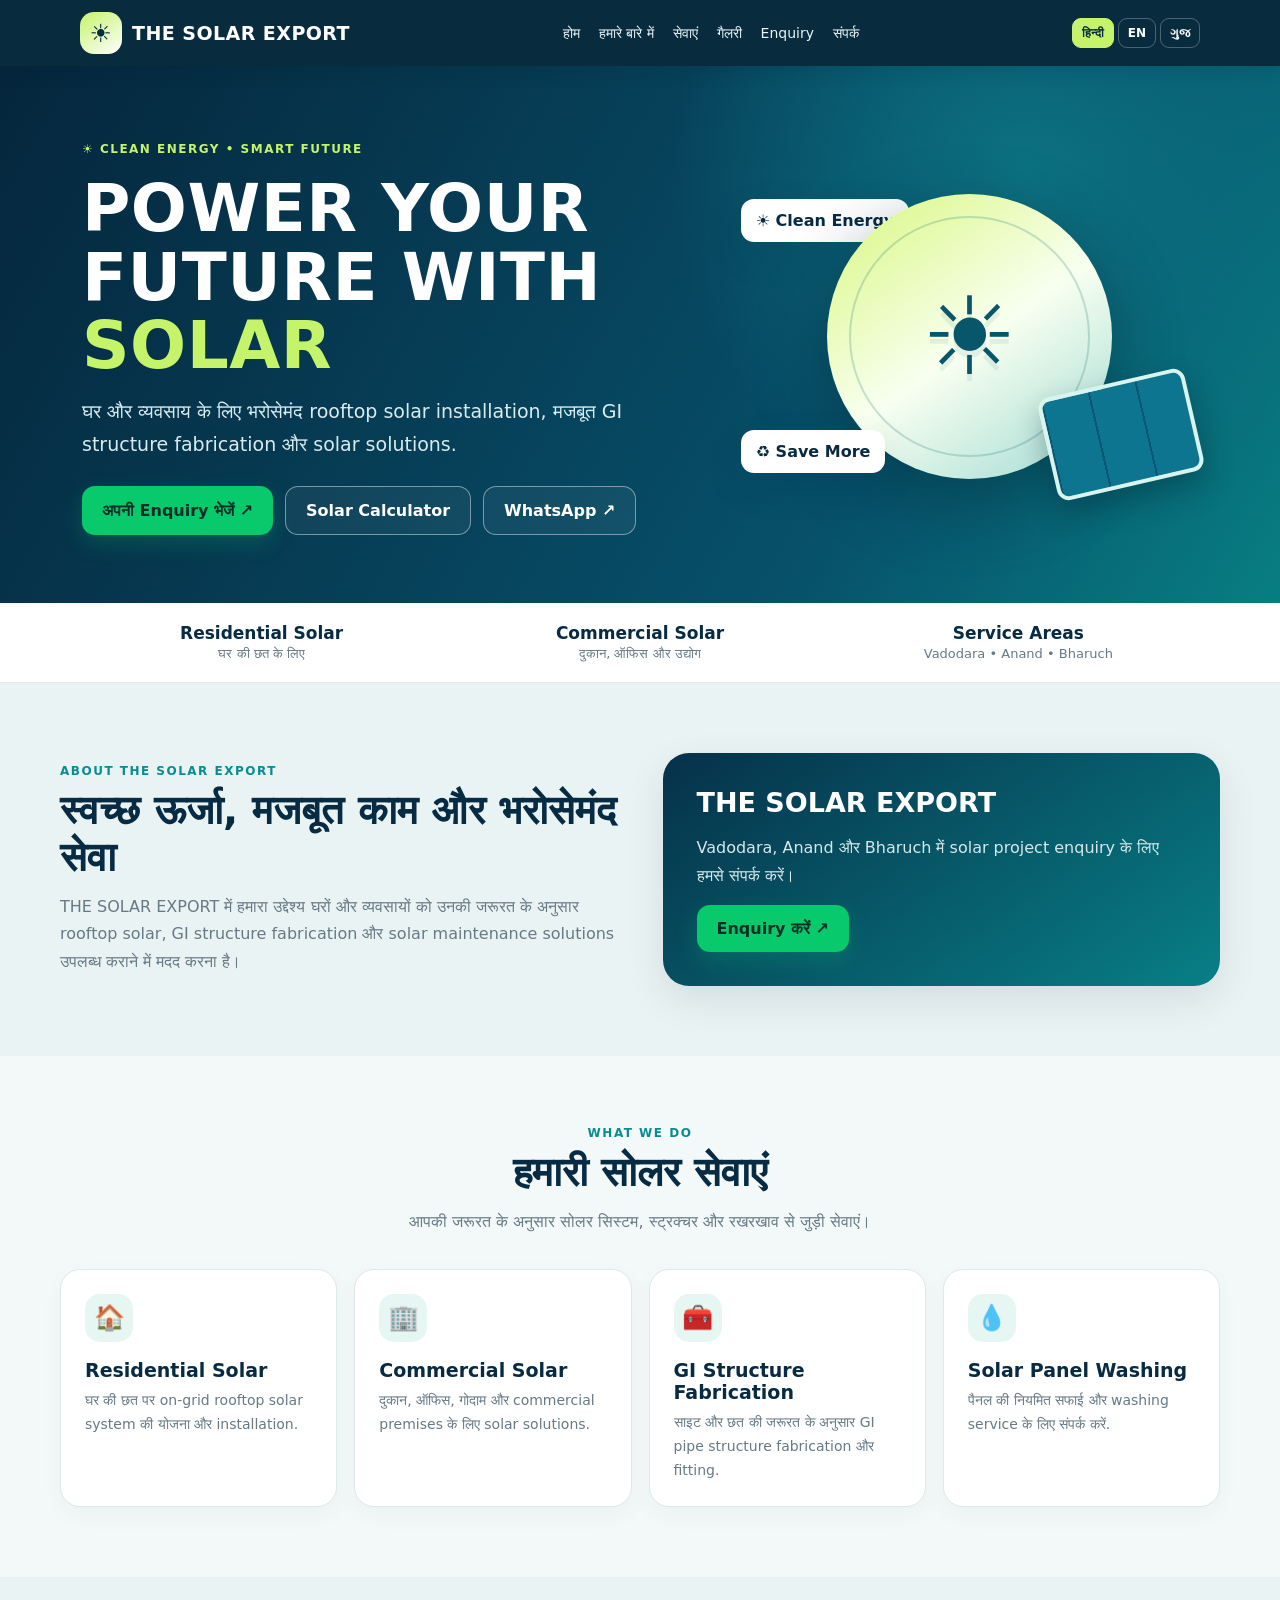
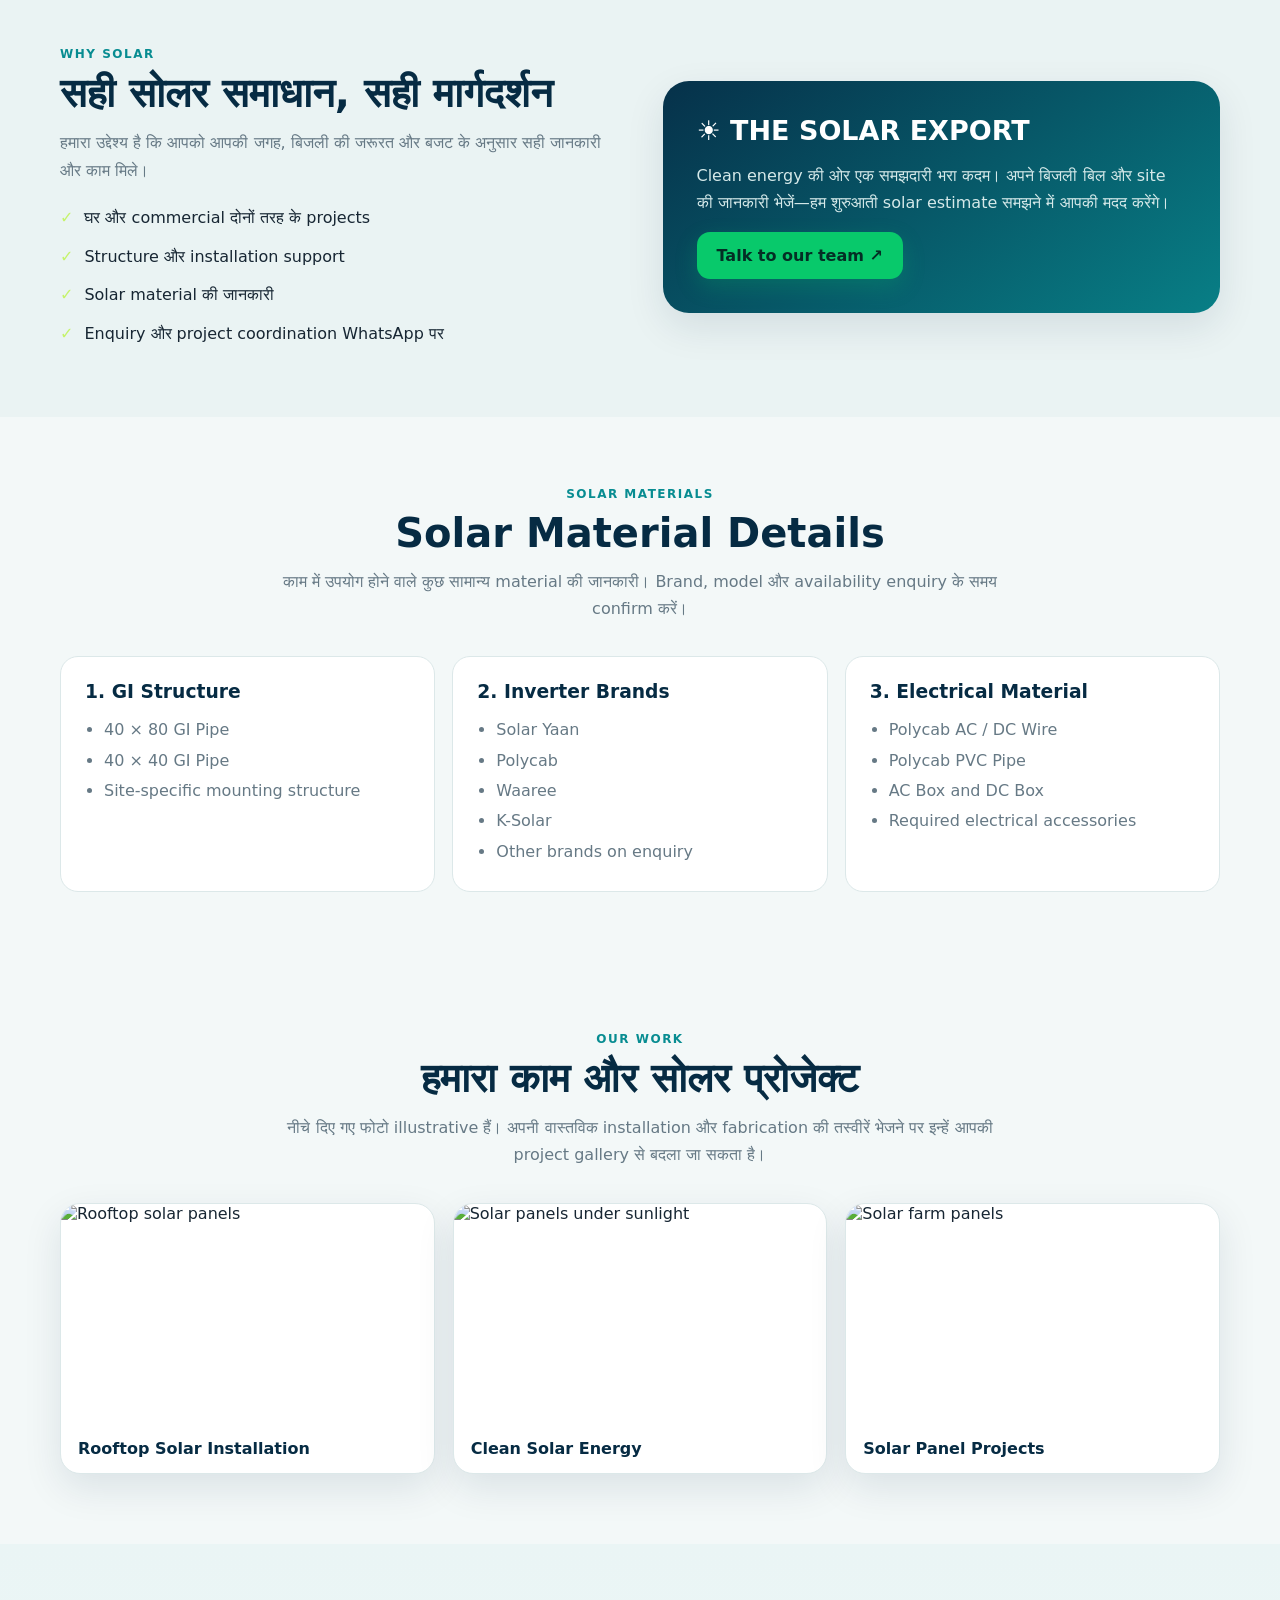
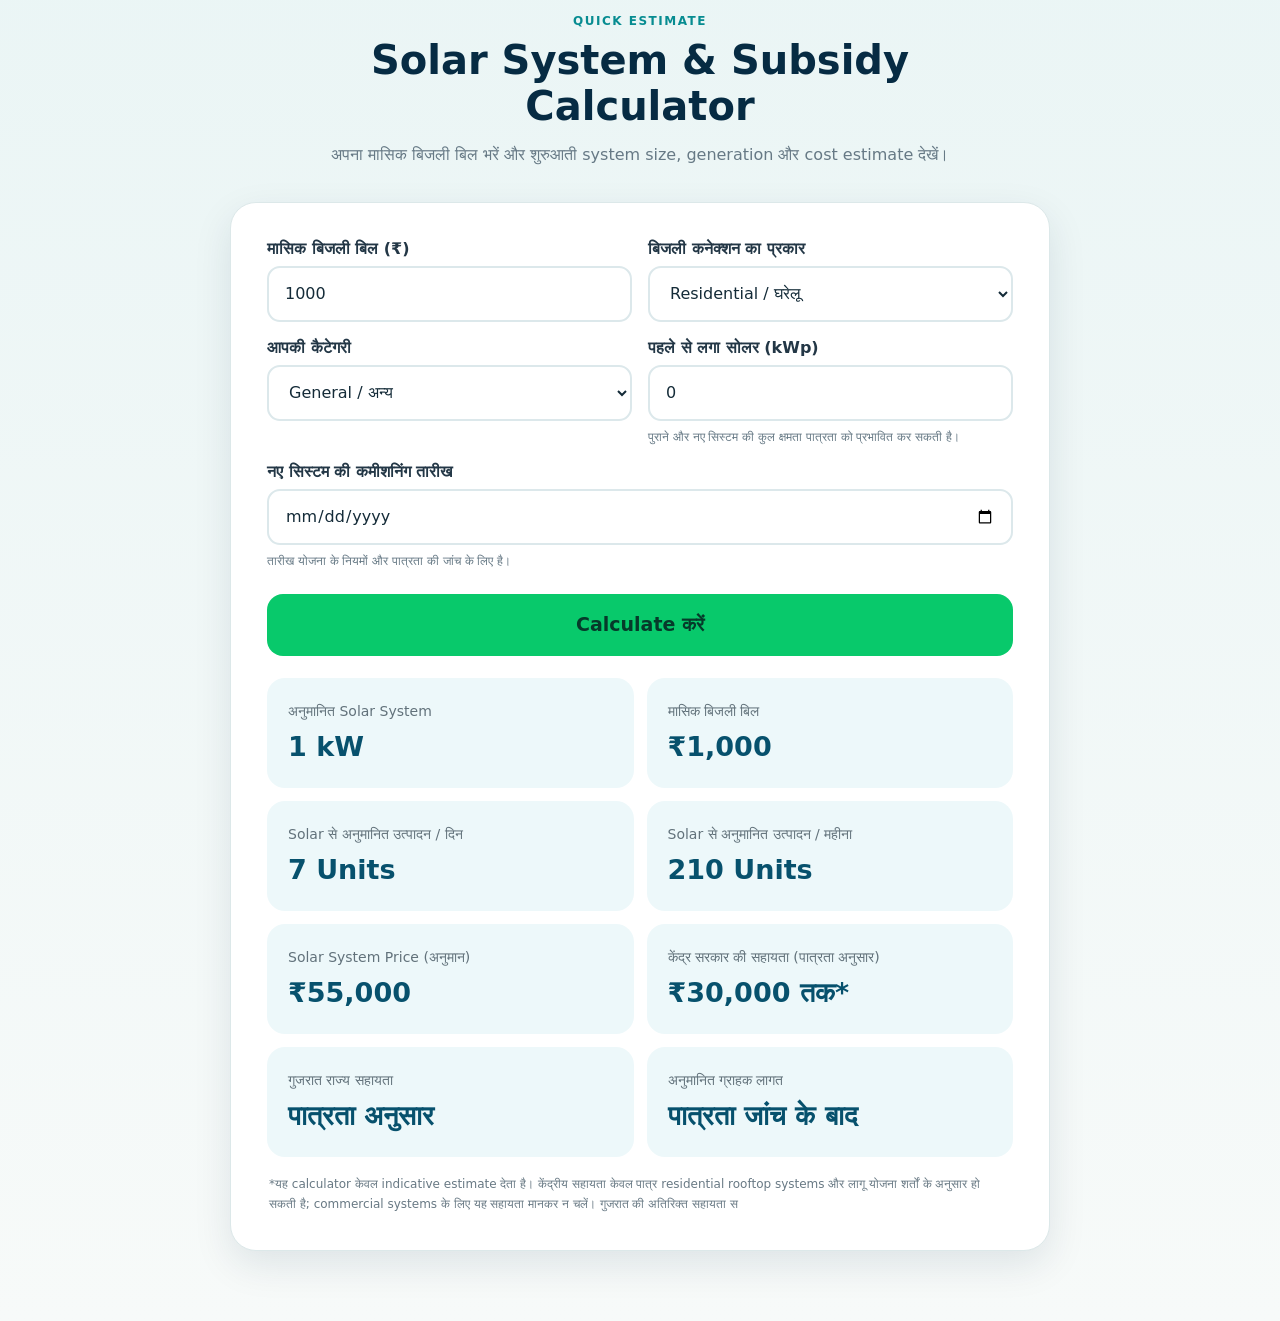
==== index.html @ 64a6f4a3 "Update print statement from 'Hello' to 'Goodbye'" ====
<!doctype html>
<html lang="hi">
<head>
<meta charset="utf-8">
<meta name="viewport" content="width=device-width, initial-scale=1">
<meta name="theme-color" content="#062b43">
<meta property="og:title" content="THE SOLAR EXPORT | Solar Energy Solutions"><meta property="og:description" content="Solar installation, GI fabrication and solar services in Vadodara, Anand and Bharuch."><meta name="description" content="THE SOLAR EXPORT - Residential and commercial rooftop solar, GI structure fabrication, solar materials and panel washing in Vadodara, Anand and Bharuch.">
<title>THE SOLAR EXPORT | Solar Energy Solutions</title>
<style>
:root{--navy:#062b43;--navy2:#0a4d68;--teal:#078c91;--green:#08c96b;--lime:#c5f36a;--ink:#172633;--muted:#667985;--paper:#f3f8f8;--line:#dce8e9;--white:#fff;--shadow:0 14px 38px rgba(4,43,67,.10)}
*{box-sizing:border-box}html{scroll-behavior:smooth;scroll-padding-top:82px}body{margin:0;background:var(--paper);color:var(--ink);font-family:system-ui,-apple-system,"Segoe UI",Arial,sans-serif}a{color:inherit}button,input,select,textarea{font:inherit}
header{position:sticky;top:0;z-index:20;background:rgba(5,39,59,.98);color:#fff;box-shadow:0 4px 18px #001b2b26}
.nav{max-width:1160px;margin:auto;padding:12px 20px;display:flex;align-items:center;justify-content:space-between;gap:14px}
.brand{display:flex;align-items:center;gap:10px;text-decoration:none;font-weight:900;letter-spacing:.45px}.brandmark{width:42px;height:42px;border-radius:14px;background:linear-gradient(145deg,var(--lime),#fff);color:var(--navy);display:grid;place-items:center;font-size:25px}.brand span{font-size:clamp(14px,2vw,19px)}
.navlinks{display:flex;align-items:center;gap:19px}.navlinks a{font-size:14px;text-decoration:none;color:#e8f5f7}.navlinks a:hover{color:var(--lime)}
.lang{display:flex;gap:4px}.lang button{border:1px solid #ffffff45;background:transparent;color:#fff;border-radius:9px;padding:7px 9px;font-weight:700;font-size:12px;cursor:pointer}.lang button.active{background:var(--lime);color:var(--navy);border-color:var(--lime)}.menu-toggle{display:none;background:transparent;color:white;border:1px solid #ffffff55;border-radius:9px;padding:7px 10px}
.hero{background:radial-gradient(circle at 80% 20%,#0c7180 0,transparent 32%),linear-gradient(120deg,#05263c,#07506a 68%,#087e82);color:#fff;overflow:hidden}
.hero-inner{max-width:1160px;margin:auto;padding:72px 22px 68px;display:grid;grid-template-columns:1.15fr .85fr;align-items:center;gap:40px}
.eyebrow{display:inline-flex;align-items:center;gap:8px;color:var(--lime);font-weight:800;letter-spacing:1.5px;font-size:12px;text-transform:uppercase}
.hero h1{font-size:clamp(38px,6vw,66px);line-height:1.04;margin:18px 0 14px;letter-spacing:.5px}.hero h1 span{color:var(--lime)}
.hero p{max-width:640px;color:#d9ebef;font-size:clamp(16px,2vw,19px);line-height:1.75;margin:0 0 25px}
.hero-actions{display:flex;gap:12px;flex-wrap:wrap}.btn{display:inline-flex;align-items:center;justify-content:center;gap:8px;text-decoration:none;border:0;border-radius:13px;padding:14px 20px;font-weight:850;cursor:pointer;transition:.2s}.btn:hover{transform:translateY(-2px)}.btn-primary{background:var(--green);color:#042e25;box-shadow:0 8px 22px #00c76b38}.btn-outline{border:1px solid #ffffff70;color:#fff;background:#ffffff0d}
.hero-art{min-height:320px;position:relative;display:grid;place-items:center}.sun-disc{width:min(285px,75vw);aspect-ratio:1;border-radius:50%;background:linear-gradient(145deg,#d8f77c,#f8fff0 52%,#9ed9d2);display:grid;place-items:center;box-shadow:0 24px 70px #001d2d66;position:relative}.sun-disc:before{content:"";position:absolute;inset:22px;border:2px solid #0a6b6b35;border-radius:50%}.sun-icon{font-size:108px;color:#07566a;text-shadow:0 7px 0 #07566a15}
.panel{position:absolute;width:150px;height:105px;border-radius:12px;background:repeating-linear-gradient(90deg,#0c5575 0 2px,#0d7590 2px 48px),repeating-linear-gradient(0deg,transparent 0 32px,#a8e5e8 32px 34px);border:4px solid #d9f4ee;box-shadow:0 14px 30px #001e2c55;transform:rotate(-13deg);bottom:10px;right:2px}
.float-tag{position:absolute;background:#fff;color:var(--navy);padding:12px 15px;border-radius:13px;font-weight:850;box-shadow:var(--shadow)}.tag-one{top:22px;left:0}.tag-two{bottom:24px;left:0}
.trustbar{background:#fff;border-bottom:1px solid var(--line)}.trust-inner{max-width:1160px;margin:auto;padding:20px;display:grid;grid-template-columns:repeat(3,1fr);gap:15px;text-align:center}.trust-item strong{display:block;color:var(--navy);font-size:17px}.trust-item span{font-size:13px;color:var(--muted)}
section{padding:70px 20px}.wrap{max-width:1160px;margin:auto}.section-head{text-align:center;max-width:720px;margin:0 auto 34px}.kicker{font-size:12px;letter-spacing:1.5px;color:var(--teal);font-weight:900;text-transform:uppercase}.section-head h2{font-size:clamp(28px,4vw,40px);color:var(--navy);margin:9px 0 12px}.section-head p{color:var(--muted);line-height:1.7;margin:0}
.cards{display:grid;grid-template-columns:repeat(4,1fr);gap:17px}.card{background:#fff;border:1px solid var(--line);border-radius:20px;padding:24px;box-shadow:0 8px 24px #062b4309}.card-icon{width:48px;height:48px;border-radius:15px;background:#e6f6f3;display:grid;place-items:center;font-size:25px}.card h3{color:var(--navy);margin:17px 0 8px;font-size:19px}.card p{color:var(--muted);font-size:14px;line-height:1.7;margin:0}
.alt{background:#eaf3f3}.split{display:grid;grid-template-columns:1fr 1fr;gap:45px;align-items:center}.feature-panel{background:linear-gradient(145deg,#06314a,#087f86);border-radius:26px;padding:34px;color:#fff;box-shadow:var(--shadow)}.feature-panel h3{font-size:27px;margin:0 0 12px}.feature-panel p{color:#d5e9e9;line-height:1.7}.checklist{list-style:none;padding:0;margin:22px 0 0;display:grid;gap:14px}.checklist li{display:flex;gap:11px;line-height:1.55}.check{color:var(--lime);font-weight:900}
.work-gallery{display:grid;grid-template-columns:repeat(3,1fr);gap:18px}.work-gallery figure{margin:0;background:#fff;border:1px solid var(--line);border-radius:20px;overflow:hidden;box-shadow:var(--shadow)}.work-gallery img{display:block;width:100%;height:220px;object-fit:cover}.work-gallery figcaption{padding:15px 17px;color:var(--navy);font-weight:850}.materials-grid{display:grid;grid-template-columns:repeat(3,1fr);gap:17px}.material-card{background:#fff;border:1px solid var(--line);border-radius:18px;padding:24px}.material-card h3{margin:0 0 13px;color:var(--navy)}.material-card ul{padding-left:19px;color:var(--muted);line-height:1.9;margin:0}
.calc-section{background:linear-gradient(180deg,#eaf5f5,#f7faf9)}.calcbox{max-width:820px;margin:auto;background:#fff;border:1px solid var(--line);border-radius:26px;padding:clamp(20px,4vw,36px);box-shadow:var(--shadow)}
.form-grid{display:grid;grid-template-columns:1fr 1fr;gap:16px}.field label{display:block;font-weight:800;color:#233746;margin:0 0 8px}.field input,.field select,.field textarea{width:100%;border:2px solid #dce8eb;border-radius:13px;padding:15px 16px;min-height:56px;background:#fff;color:#142b38;outline:none}.field input:focus,.field select:focus,.field textarea:focus{border-color:var(--teal);box-shadow:0 0 0 3px #078c911c}.help{font-size:12px;color:var(--muted);line-height:1.5;margin:7px 0 0}.calc-submit{width:100%;background:var(--green);color:#063a2a;margin:24px 0 0;min-height:62px;font-size:19px;border-radius:16px}
.result-grid{display:grid;grid-template-columns:repeat(2,1fr);gap:13px;margin-top:22px}.result-card{background:#edf8fa;border-radius:18px;padding:21px;min-height:110px;display:flex;flex-direction:column;justify-content:center;gap:9px}.result-card span{font-size:14px;color:#62727b;line-height:1.4}.result-card strong{font-size:27px;color:#07516d;line-height:1.2}.result-note{font-size:12px;color:#687984;line-height:1.65;margin:18px 2px 0}.result-error{color:#b42318;font-weight:700}
.process{display:grid;grid-template-columns:repeat(4,1fr);gap:16px}.step{background:white;border:1px solid var(--line);border-radius:18px;padding:23px}.step b{display:grid;place-items:center;width:38px;height:38px;border-radius:12px;background:var(--navy);color:#fff}.step h3{color:var(--navy);margin:14px 0 7px}.step p{font-size:14px;line-height:1.6;color:var(--muted);margin:0}
.areas{display:flex;justify-content:center;gap:12px;flex-wrap:wrap}.area{background:#fff;border:1px solid var(--line);border-radius:99px;padding:12px 20px;font-weight:800;color:var(--navy)}
.faq{max-width:850px;margin:auto;display:grid;gap:11px}.faq details{background:#fff;border:1px solid var(--line);border-radius:14px;padding:17px 20px}.faq summary{cursor:pointer;font-weight:800;color:var(--navy)}.faq details p{color:var(--muted);line-height:1.7;margin:12px 0 0}
.enquiry-grid{display:grid;grid-template-columns:.85fr 1.15fr;gap:25px;align-items:start}.contact-panel{background:var(--navy);color:#fff;border-radius:22px;padding:30px}.contact-panel h3{font-size:26px;margin:0 0 10px}.contact-panel p{color:#d5e6ea;line-height:1.7}.contact-line{padding:13px 0;border-top:1px solid #ffffff2a;color:#effafa}.contact-line strong{display:block;color:var(--lime);font-size:12px;letter-spacing:1px;margin-bottom:4px}.enquiry-form{background:#fff;border:1px solid var(--line);border-radius:22px;padding:26px;box-shadow:var(--shadow)}.enquiry-form .field{margin-bottom:15px}.enquiry-form textarea{min-height:100px;resize:vertical}
footer{background:#041f30;color:#d9e9ec;padding:30px 20px;text-align:center;line-height:1.8}footer strong{color:#fff;font-size:19px}footer small{color:#9db6bd}.whatsapp-float{position:fixed;right:17px;bottom:17px;z-index:30;background:#08c96b;color:#063525;text-decoration:none;font-weight:900;border-radius:99px;padding:14px 19px;box-shadow:0 8px 24px #001b2b45}
@media(max-width:900px){.navlinks{display:none;position:absolute;top:66px;left:0;right:0;background:var(--navy);padding:18px 22px;flex-direction:column;align-items:flex-start}.navlinks.open{display:flex}.menu-toggle{display:block}.hero-inner{grid-template-columns:1fr;padding-top:55px}.hero-art{min-height:280px}.cards{grid-template-columns:repeat(2,1fr)}.split{gap:25px}.process{grid-template-columns:repeat(2,1fr)}}
@media(max-width:600px){.nav{padding:10px 13px;gap:8px}.brandmark{width:36px;height:36px}.brand span{font-size:13px}.lang button{padding:6px 7px}.hero-inner{padding:48px 20px 40px;gap:8px}.hero-art{min-height:245px}.sun-disc{width:215px}.sun-icon{font-size:80px}.panel{width:120px;height:82px}.trust-inner{padding:16px 10px;gap:8px}.trust-item strong{font-size:14px}.trust-item span{font-size:11px}section{padding:52px 16px}.cards,.materials-grid,.split,.form-grid,.enquiry-grid,.work-gallery{grid-template-columns:1fr}.cards{gap:12px}.card{padding:20px}.result-grid{grid-template-columns:1fr}.result-card{min-height:95px;padding:19px 22px}.result-card strong{font-size:26px}.process{grid-template-columns:1fr 1fr}.feature-panel{padding:25px}.whatsapp-float{right:12px;bottom:12px;padding:12px 15px;font-size:14px}}
</style>
</head>
<body>
<header><div class="nav">
 <a class="brand" href="#home"><div class="brandmark">☀</div><span>THE SOLAR EXPORT</span></a>
 <nav class="navlinks" id="navlinks"><a href="#home">होम</a><a href="#about">हमारे बारे में</a><a href="#services" data-i18n="navServices">सेवाएं</a><a href="#gallery">गैलरी</a><a href="#contact">Enquiry</a><a href="#contact" data-i18n="navContact">संपर्क</a></nav>
 <div class="lang"><button class="active" onclick="setLang('hi',this)">हिन्दी</button><button onclick="setLang('en',this)">EN</button><button onclick="setLang('gu',this)">ગુજ</button></div>
 <button class="menu-toggle" onclick="document.getElementById('navlinks').classList.toggle('open')" aria-label="Open menu">☰</button>
</div></header>
<main id="home">
<section class="hero" style="padding:0"><div class="hero-inner">
 <div><div class="eyebrow">☀ CLEAN ENERGY • SMART FUTURE</div><h1>POWER YOUR FUTURE WITH <span>SOLAR</span></h1>
 <p data-i18n="heroText">घर और व्यवसाय के लिए भरोसेमंद rooftop solar installation, मजबूत GI structure fabrication और solar solutions.</p>
 <div class="hero-actions"><a class="btn btn-primary" href="#contact" data-i18n="heroEnquiry">अपनी Enquiry भेजें ↗</a><a class="btn btn-outline" href="#calculator" data-i18n="heroCalc">Solar Calculator</a><a class="btn btn-outline" href="https://wa.me/918160634197" target="_blank" rel="noopener">WhatsApp ↗</a></div></div>
 <div class="hero-art" aria-hidden="true"><div class="float-tag tag-one">☀ Clean Energy</div><div class="sun-disc"><div class="sun-icon">☀</div></div><div class="panel"></div><div class="float-tag tag-two">♻ Save More</div></div>
</div></section>
<div class="trustbar"><div class="trust-inner"><div class="trust-item"><strong>Residential Solar</strong><span>घर की छत के लिए</span></div><div class="trust-item"><strong>Commercial Solar</strong><span>दुकान, ऑफिस और उद्योग</span></div><div class="trust-item"><strong>Service Areas</strong><span>Vadodara • Anand • Bharuch</span></div></div></div>

<section id="about" class="alt"><div class="wrap split"><div><div class="kicker">ABOUT THE SOLAR EXPORT</div><div class="section-head" style="text-align:left;margin:8px 0 0"><h2>स्वच्छ ऊर्जा, मजबूत काम और भरोसेमंद सेवा</h2><p>THE SOLAR EXPORT में हमारा उद्देश्य घरों और व्यवसायों को उनकी जरूरत के अनुसार rooftop solar, GI structure fabrication और solar maintenance solutions उपलब्ध कराने में मदद करना है।</p></div></div><div class="feature-panel"><h3>THE SOLAR EXPORT</h3><p>Vadodara, Anand और Bharuch में solar project enquiry के लिए हमसे संपर्क करें।</p><a class="btn btn-primary" href="#contact">Enquiry करें ↗</a></div></div></section>

<section id="services"><div class="wrap"><div class="section-head"><div class="kicker">WHAT WE DO</div><h2 data-i18n="servicesTitle">हमारी सोलर सेवाएं</h2><p data-i18n="servicesSub">आपकी जरूरत के अनुसार सोलर सिस्टम, स्ट्रक्चर और रखरखाव से जुड़ी सेवाएं।</p></div>
<div class="cards">
 <article class="card"><div class="card-icon">🏠</div><h3>Residential Solar</h3><p>घर की छत पर on-grid rooftop solar system की योजना और installation.</p></article>
 <article class="card"><div class="card-icon">🏢</div><h3>Commercial Solar</h3><p>दुकान, ऑफिस, गोदाम और commercial premises के लिए solar solutions.</p></article>
 <article class="card"><div class="card-icon">🧰</div><h3>GI Structure Fabrication</h3><p>साइट और छत की जरूरत के अनुसार GI pipe structure fabrication और fitting.</p></article>
 <article class="card"><div class="card-icon">💧</div><h3>Solar Panel Washing</h3><p>पैनल की नियमित सफाई और washing service के लिए संपर्क करें.</p></article>
</div></div></section>

<section class="alt"><div class="wrap split"><div><div class="kicker">WHY SOLAR</div><div class="section-head" style="text-align:left;margin:8px 0 0"><h2 data-i18n="whyTitle">सही सोलर समाधान, सही मार्गदर्शन</h2><p data-i18n="whyText">हमारा उद्देश्य है कि आपको आपकी जगह, बिजली की जरूरत और बजट के अनुसार सही जानकारी और काम मिले।</p></div>
<ul class="checklist"><li><span class="check">✓</span> घर और commercial दोनों तरह के projects</li><li><span class="check">✓</span> Structure और installation support</li><li><span class="check">✓</span> Solar material की जानकारी</li><li><span class="check">✓</span> Enquiry और project coordination WhatsApp पर</li></ul></div>
<div class="feature-panel"><h3>☀ THE SOLAR EXPORT</h3><p>Clean energy की ओर एक समझदारी भरा कदम। अपने बिजली बिल और site की जानकारी भेजें—हम शुरुआती solar estimate समझने में आपकी मदद करेंगे।</p><a class="btn btn-primary" href="#contact">Talk to our team ↗</a></div></div></section>

<section id="materials"><div class="wrap"><div class="section-head"><div class="kicker">SOLAR MATERIALS</div><h2 data-i18n="materialsTitle">Solar Material Details</h2><p>काम में उपयोग होने वाले कुछ सामान्य material की जानकारी। Brand, model और availability enquiry के समय confirm करें।</p></div>
<div class="materials-grid">
 <article class="material-card"><h3>1. GI Structure</h3><ul><li>40 × 80 GI Pipe</li><li>40 × 40 GI Pipe</li><li>Site-specific mounting structure</li></ul></article>
 <article class="material-card"><h3>2. Inverter Brands</h3><ul><li>Solar Yaan</li><li>Polycab</li><li>Waaree</li><li>K-Solar</li><li>Other brands on enquiry</li></ul></article>
 <article class="material-card"><h3>3. Electrical Material</h3><ul><li>Polycab AC / DC Wire</li><li>Polycab PVC Pipe</li><li>AC Box and DC Box</li><li>Required electrical accessories</li></ul></article>
</div></div></section>

<section id="gallery"><div class="wrap"><div class="section-head"><div class="kicker">OUR WORK</div><h2>हमारा काम और सोलर प्रोजेक्ट</h2><p>नीचे दिए गए फोटो illustrative हैं। अपनी वास्तविक installation और fabrication की तस्वीरें भेजने पर इन्हें आपकी project gallery से बदला जा सकता है।</p></div><div class="work-gallery"><figure><img src="https://images.unsplash.com/photo-1509391366360-2e959784a276?auto=format&fit=crop&w=900&q=85" alt="Rooftop solar panels"><figcaption>Rooftop Solar Installation</figcaption></figure><figure><img src="https://images.unsplash.com/photo-1497435334941-8c899ee9e8e9?auto=format&fit=crop&w=900&q=85" alt="Solar panels under sunlight"><figcaption>Clean Solar Energy</figcaption></figure><figure><img src="https://images.unsplash.com/photo-1508514177221-188b1cf16e9d?auto=format&fit=crop&w=900&q=85" alt="Solar farm panels"><figcaption>Solar Panel Projects</figcaption></figure></div></div></section>

<section id="calculator" class="calc-section"><div class="wrap"><div class="section-head"><div class="kicker">QUICK ESTIMATE</div><h2 data-i18n="calcTitle">Solar System & Subsidy Calculator</h2><p data-i18n="calcSub">अपना मासिक बिजली बिल भरें और शुरुआती system size, generation और cost estimate देखें।</p></div>
<div class="calcbox"><div class="form-grid">
 <div class="field"><label for="bill">मासिक बिजली बिल (₹)</label><input id="bill" type="number" min="1" value="1000" inputmode="numeric"></div>
 <div class="field"><label for="connection">बिजली कनेक्शन का प्रकार</label><select id="connection"><option value="residential">Residential / घरेलू</option><option value="commercial">Commercial / व्यावसायिक</option></select></div>
 <div class="field"><label for="category">आपकी कैटेगरी</label><select id="category"><option value="general">General / अन्य</option><option value="sc">SC</option><option value="st">ST</option><option value="other">अन्य</option></select></div>
 <div class="field"><label for="existingSolar">पहले से लगा सोलर (kWp)</label><input id="existingSolar" type="number" min="0" step="0.1" value="0" inputmode="decimal"><p class="help">पुराने और नए सिस्टम की कुल क्षमता पात्रता को प्रभावित कर सकती है।</p></div>
 <div class="field" style="grid-column:1/-1"><label for="commissioningDate">नए सिस्टम की कमीशनिंग तारीख</label><input id="commissioningDate" type="date"><p class="help">तारीख योजना के नियमों और पात्रता की जांच के लिए है।</p></div>
</div>
<button class="btn calc-submit" onclick="calculate()">Calculate करें</button>
<div class="result-grid" id="result" aria-live="polite">
 <div class="result-card"><span>अनुमानित Solar System</span><strong>1 kW</strong></div><div class="result-card"><span>मासिक बिजली बिल</span><strong>₹1,000</strong></div>
 <div class="result-card"><span>Solar से अनुमानित उत्पादन / दिन</span><strong>7 Units</strong></div><div class="result-card"><span>Solar से अनुमानित उत्पादन / महीना</span><strong>210 Units</strong></div>
 <div class="result-card"><span>Solar System Price (अनुमान)</span><strong>₹55,000</strong></div><div class="result-card"><span>केंद्र सरकार की सहायता (पात्रता अनुसार)</span><strong>₹30,000 तक*</strong></div>
 <div class="result-card"><span>गुजरात राज्य सहायता</span><strong>पात्रता अनुसार</strong></div><div class="result-card"><span>अनुमानित ग्राहक लागत</span><strong>पात्रता जांच के बाद</strong></div>
</div>
<p class="result-note">*यह calculator केवल indicative estimate देता है। केंद्रीय सहायता केवल पात्र residential rooftop systems और लागू योजना शर्तों के अनुसार हो सकती है; commercial systems के लिए यह सहायता मानकर न चलें। गुजरात की अतिरिक्त सहायता स
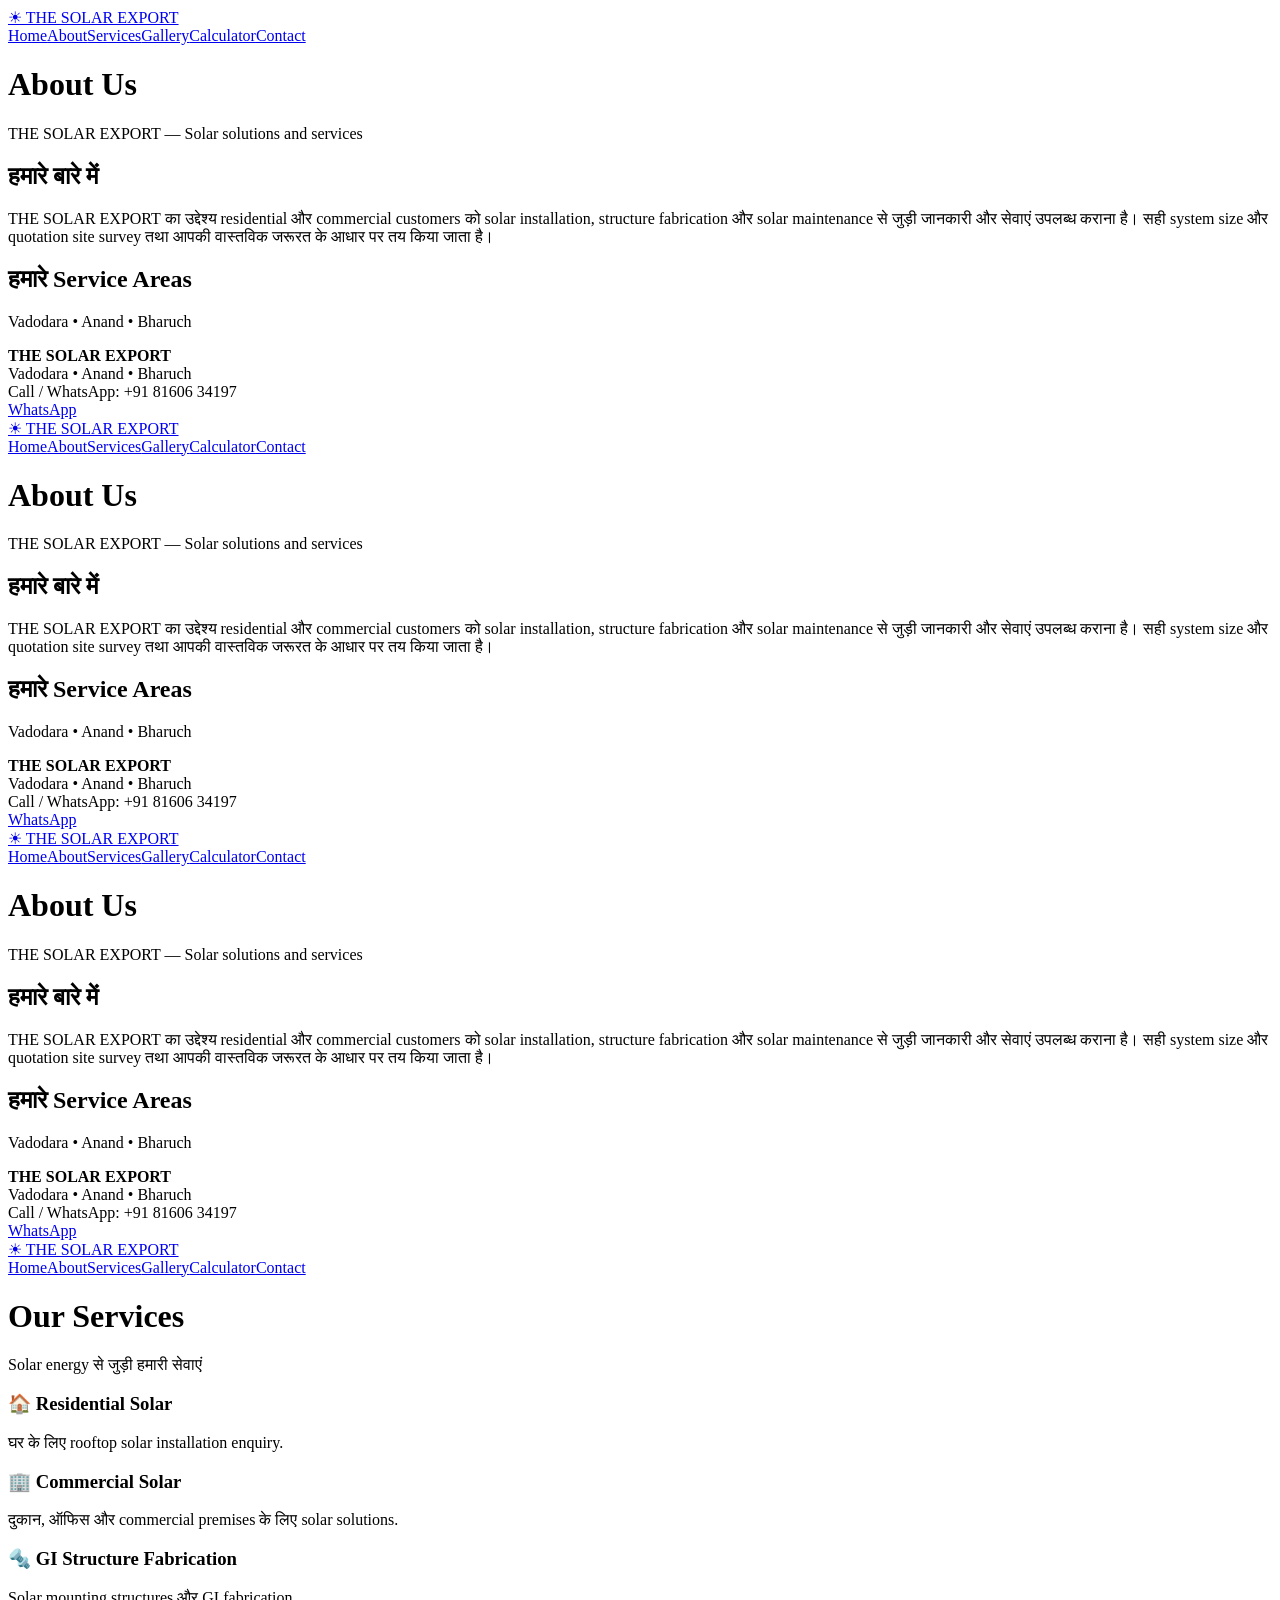
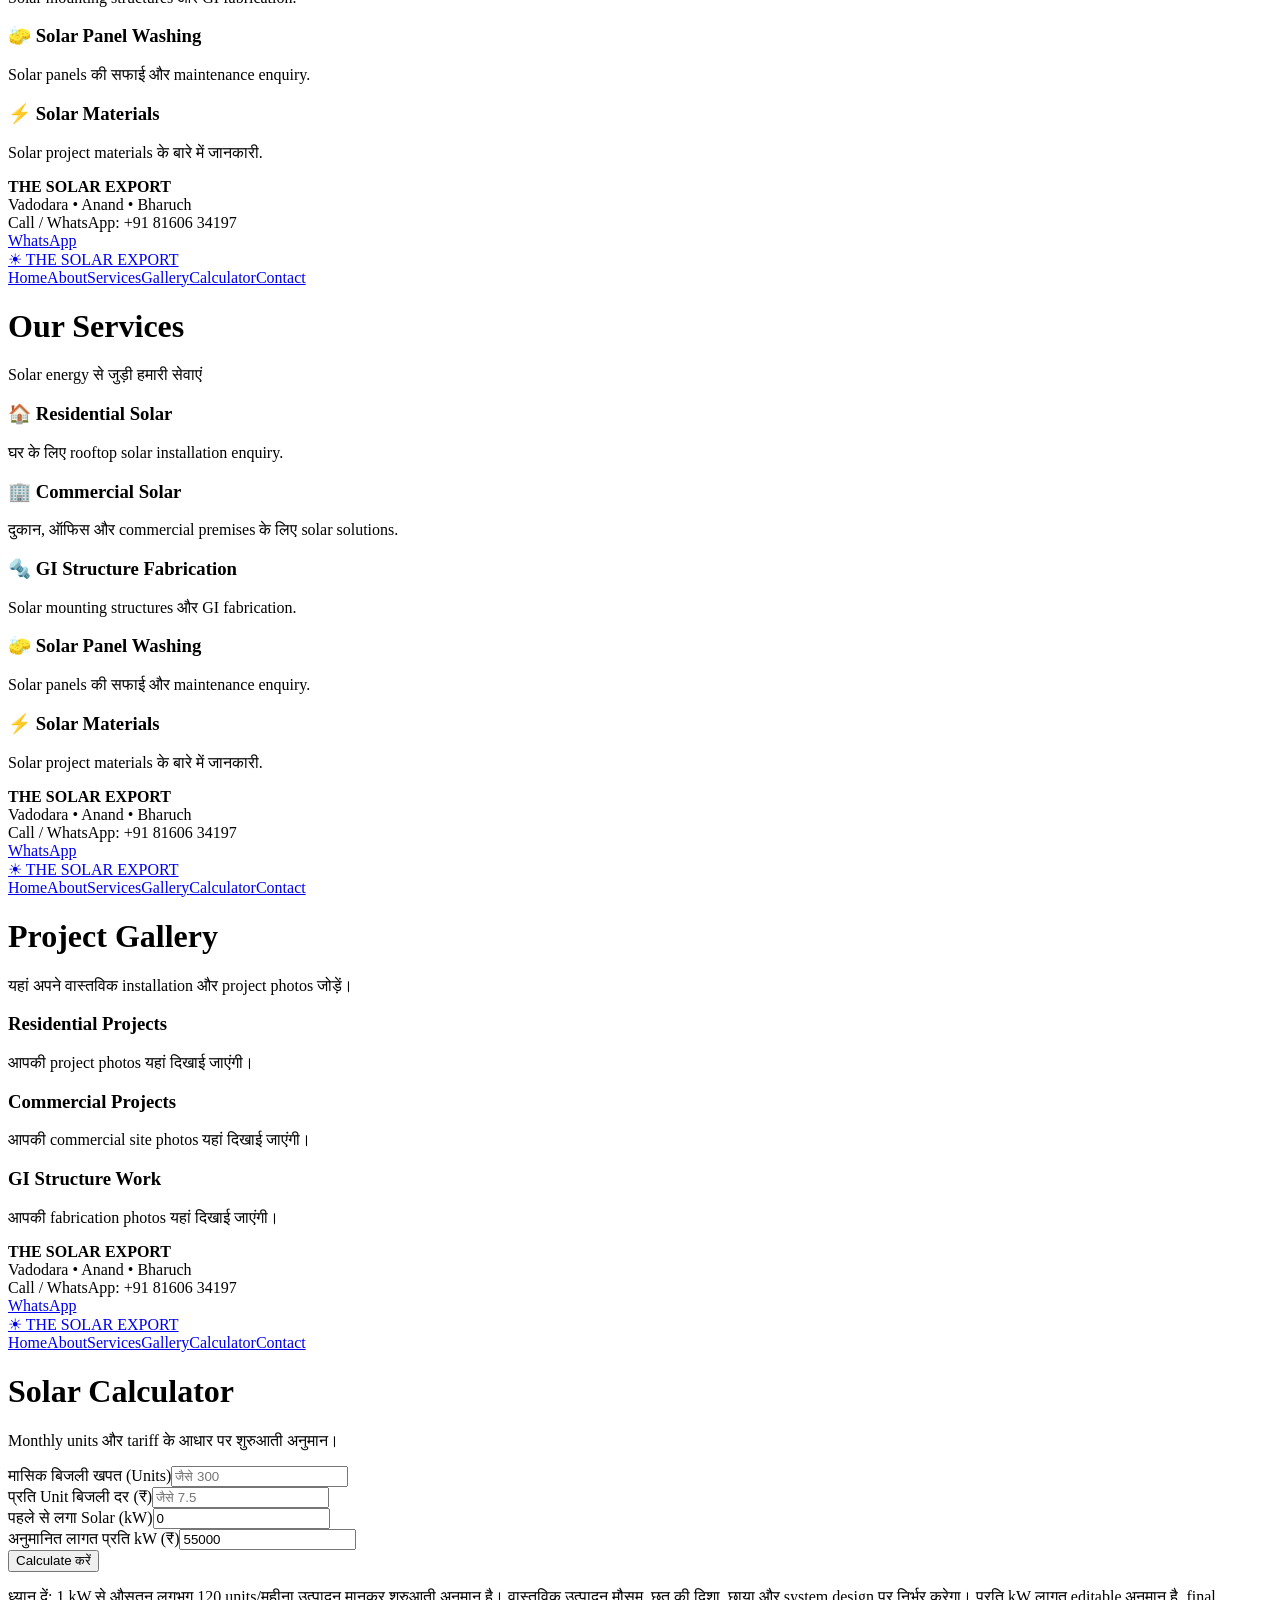
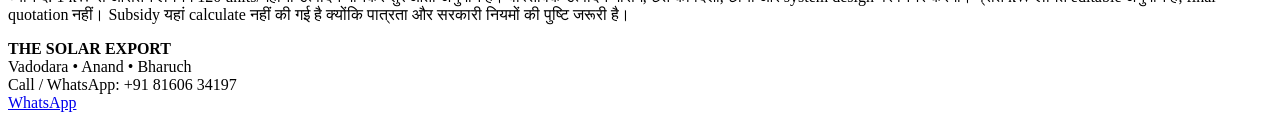
==== commit 768f0dbd: "Change greeting from 'Hello World' to 'Goodbye World'" ====
--- a/index.html
+++ b/index.html
@@ -1,97 +1,97 @@
-<!doctype html>
-<html lang="hi">
-<head>
-<meta charset="utf-8">
-<meta name="viewport" content="width=device-width, initial-scale=1">
-<meta name="theme-color" content="#062b43">
-<meta property="og:title" content="THE SOLAR EXPORT | Solar Energy Solutions"><meta property="og:description" content="Solar installation, GI fabrication and solar services in Vadodara, Anand and Bharuch."><meta name="description" content="THE SOLAR EXPORT - Residential and commercial rooftop solar, GI structure fabrication, solar materials and panel washing in Vadodara, Anand and Bharuch.">
-<title>THE SOLAR EXPORT | Solar Energy Solutions</title>
-<style>
-:root{--navy:#062b43;--navy2:#0a4d68;--teal:#078c91;--green:#08c96b;--lime:#c5f36a;--ink:#172633;--muted:#667985;--paper:#f3f8f8;--line:#dce8e9;--white:#fff;--shadow:0 14px 38px rgba(4,43,67,.10)}
-*{box-sizing:border-box}html{scroll-behavior:smooth;scroll-padding-top:82px}body{margin:0;background:var(--paper);color:var(--ink);font-family:system-ui,-apple-system,"Segoe UI",Arial,sans-serif}a{color:inherit}button,input,select,textarea{font:inherit}
-header{position:sticky;top:0;z-index:20;background:rgba(5,39,59,.98);color:#fff;box-shadow:0 4px 18px #001b2b26}
-.nav{max-width:1160px;margin:auto;padding:12px 20px;display:flex;align-items:center;justify-content:space-between;gap:14px}
-.brand{display:flex;align-items:center;gap:10px;text-decoration:none;font-weight:900;letter-spacing:.45px}.brandmark{width:42px;height:42px;border-radius:14px;background:linear-gradient(145deg,var(--lime),#fff);color:var(--navy);display:grid;place-items:center;font-size:25px}.brand span{font-size:clamp(14px,2vw,19px)}
-.navlinks{display:flex;align-items:center;gap:19px}.navlinks a{font-size:14px;text-decoration:none;color:#e8f5f7}.navlinks a:hover{color:var(--lime)}
-.lang{display:flex;gap:4px}.lang button{border:1px solid #ffffff45;background:transparent;color:#fff;border-radius:9px;padding:7px 9px;font-weight:700;font-size:12px;cursor:pointer}.lang button.active{background:var(--lime);color:var(--navy);border-color:var(--lime)}.menu-toggle{display:none;background:transparent;color:white;border:1px solid #ffffff55;border-radius:9px;padding:7px 10px}
-.hero{background:radial-gradient(circle at 80% 20%,#0c7180 0,transparent 32%),linear-gradient(120deg,#05263c,#07506a 68%,#087e82);color:#fff;overflow:hidden}
-.hero-inner{max-width:1160px;margin:auto;padding:72px 22px 68px;display:grid;grid-template-columns:1.15fr .85fr;align-items:center;gap:40px}
-.eyebrow{display:inline-flex;align-items:center;gap:8px;color:var(--lime);font-weight:800;letter-spacing:1.5px;font-size:12px;text-transform:uppercase}
-.hero h1{font-size:clamp(38px,6vw,66px);line-height:1.04;margin:18px 0 14px;letter-spacing:.5px}.hero h1 span{color:var(--lime)}
-.hero p{max-width:640px;color:#d9ebef;font-size:clamp(16px,2vw,19px);line-height:1.75;margin:0 0 25px}
-.hero-actions{display:flex;gap:12px;flex-wrap:wrap}.btn{display:inline-flex;align-items:center;justify-content:center;gap:8px;text-decoration:none;border:0;border-radius:13px;padding:14px 20px;font-weight:850;cursor:pointer;transition:.2s}.btn:hover{transform:translateY(-2px)}.btn-primary{background:var(--green);color:#042e25;box-shadow:0 8px 22px #00c76b38}.btn-outline{border:1px solid #ffffff70;color:#fff;background:#ffffff0d}
-.hero-art{min-height:320px;position:relative;display:grid;place-items:center}.sun-disc{width:min(285px,75vw);aspect-ratio:1;border-radius:50%;background:linear-gradient(145deg,#d8f77c,#f8fff0 52%,#9ed9d2);display:grid;place-items:center;box-shadow:0 24px 70px #001d2d66;position:relative}.sun-disc:before{content:"";position:absolute;inset:22px;border:2px solid #0a6b6b35;border-radius:50%}.sun-icon{font-size:108px;color:#07566a;text-shadow:0 7px 0 #07566a15}
-.panel{position:absolute;width:150px;height:105px;border-radius:12px;background:repeating-linear-gradient(90deg,#0c5575 0 2px,#0d7590 2px 48px),repeating-linear-gradient(0deg,transparent 0 32px,#a8e5e8 32px 34px);border:4px solid #d9f4ee;box-shadow:0 14px 30px #001e2c55;transform:rotate(-13deg);bottom:10px;right:2px}
-.float-tag{position:absolute;background:#fff;color:var(--navy);padding:12px 15px;border-radius:13px;font-weight:850;box-shadow:var(--shadow)}.tag-one{top:22px;left:0}.tag-two{bottom:24px;left:0}
-.trustbar{background:#fff;border-bottom:1px solid var(--line)}.trust-inner{max-width:1160px;margin:auto;padding:20px;display:grid;grid-template-columns:repeat(3,1fr);gap:15px;text-align:center}.trust-item strong{display:block;color:var(--navy);font-size:17px}.trust-item span{font-size:13px;color:var(--muted)}
-section{padding:70px 20px}.wrap{max-width:1160px;margin:auto}.section-head{text-align:center;max-width:720px;margin:0 auto 34px}.kicker{font-size:12px;letter-spacing:1.5px;color:var(--teal);font-weight:900;text-transform:uppercase}.section-head h2{font-size:clamp(28px,4vw,40px);color:var(--navy);margin:9px 0 12px}.section-head p{color:var(--muted);line-height:1.7;margin:0}
-.cards{display:grid;grid-template-columns:repeat(4,1fr);gap:17px}.card{background:#fff;border:1px solid var(--line);border-radius:20px;padding:24px;box-shadow:0 8px 24px #062b4309}.card-icon{width:48px;height:48px;border-radius:15px;background:#e6f6f3;display:grid;place-items:center;font-size:25px}.card h3{color:var(--navy);margin:17px 0 8px;font-size:19px}.card p{color:var(--muted);font-size:14px;line-height:1.7;margin:0}
-.alt{background:#eaf3f3}.split{display:grid;grid-template-columns:1fr 1fr;gap:45px;align-items:center}.feature-panel{background:linear-gradient(145deg,#06314a,#087f86);border-radius:26px;padding:34px;color:#fff;box-shadow:var(--shadow)}.feature-panel h3{font-size:27px;margin:0 0 12px}.feature-panel p{color:#d5e9e9;line-height:1.7}.checklist{list-style:none;padding:0;margin:22px 0 0;display:grid;gap:14px}.checklist li{display:flex;gap:11px;line-height:1.55}.check{color:var(--lime);font-weight:900}
-.work-gallery{display:grid;grid-template-columns:repeat(3,1fr);gap:18px}.work-gallery figure{margin:0;background:#fff;border:1px solid var(--line);border-radius:20px;overflow:hidden;box-shadow:var(--shadow)}.work-gallery img{display:block;width:100%;height:220px;object-fit:cover}.work-gallery figcaption{padding:15px 17px;color:var(--navy);font-weight:850}.materials-grid{display:grid;grid-template-columns:repeat(3,1fr);gap:17px}.material-card{background:#fff;border:1px solid var(--line);border-radius:18px;padding:24px}.material-card h3{margin:0 0 13px;color:var(--navy)}.material-card ul{padding-left:19px;color:var(--muted);line-height:1.9;margin:0}
-.calc-section{background:linear-gradient(180deg,#eaf5f5,#f7faf9)}.calcbox{max-width:820px;margin:auto;background:#fff;border:1px solid var(--line);border-radius:26px;padding:clamp(20px,4vw,36px);box-shadow:var(--shadow)}
-.form-grid{display:grid;grid-template-columns:1fr 1fr;gap:16px}.field label{display:block;font-weight:800;color:#233746;margin:0 0 8px}.field input,.field select,.field textarea{width:100%;border:2px solid #dce8eb;border-radius:13px;padding:15px 16px;min-height:56px;background:#fff;color:#142b38;outline:none}.field input:focus,.field select:focus,.field textarea:focus{border-color:var(--teal);box-shadow:0 0 0 3px #078c911c}.help{font-size:12px;color:var(--muted);line-height:1.5;margin:7px 0 0}.calc-submit{width:100%;background:var(--green);color:#063a2a;margin:24px 0 0;min-height:62px;font-size:19px;border-radius:16px}
-.result-grid{display:grid;grid-template-columns:repeat(2,1fr);gap:13px;margin-top:22px}.result-card{background:#edf8fa;border-radius:18px;padding:21px;min-height:110px;display:flex;flex-direction:column;justify-content:center;gap:9px}.result-card span{font-size:14px;color:#62727b;line-height:1.4}.result-card strong{font-size:27px;color:#07516d;line-height:1.2}.result-note{font-size:12px;color:#687984;line-height:1.65;margin:18px 2px 0}.result-error{color:#b42318;font-weight:700}
-.process{display:grid;grid-template-columns:repeat(4,1fr);gap:16px}.step{background:white;border:1px solid var(--line);border-radius:18px;padding:23px}.step b{display:grid;place-items:center;width:38px;height:38px;border-radius:12px;background:var(--navy);color:#fff}.step h3{color:var(--navy);margin:14px 0 7px}.step p{font-size:14px;line-height:1.6;color:var(--muted);margin:0}
-.areas{display:flex;justify-content:center;gap:12px;flex-wrap:wrap}.area{background:#fff;border:1px solid var(--line);border-radius:99px;padding:12px 20px;font-weight:800;color:var(--navy)}
-.faq{max-width:850px;margin:auto;display:grid;gap:11px}.faq details{background:#fff;border:1px solid var(--line);border-radius:14px;padding:17px 20px}.faq summary{cursor:pointer;font-weight:800;color:var(--navy)}.faq details p{color:var(--muted);line-height:1.7;margin:12px 0 0}
-.enquiry-grid{display:grid;grid-template-columns:.85fr 1.15fr;gap:25px;align-items:start}.contact-panel{background:var(--navy);color:#fff;border-radius:22px;padding:30px}.contact-panel h3{font-size:26px;margin:0 0 10px}.contact-panel p{color:#d5e6ea;line-height:1.7}.contact-line{padding:13px 0;border-top:1px solid #ffffff2a;color:#effafa}.contact-line strong{display:block;color:var(--lime);font-size:12px;letter-spacing:1px;margin-bottom:4px}.enquiry-form{background:#fff;border:1px solid var(--line);border-radius:22px;padding:26px;box-shadow:var(--shadow)}.enquiry-form .field{margin-bottom:15px}.enquiry-form textarea{min-height:100px;resize:vertical}
-footer{background:#041f30;color:#d9e9ec;padding:30px 20px;text-align:center;line-height:1.8}footer strong{color:#fff;font-size:19px}footer small{color:#9db6bd}.whatsapp-float{position:fixed;right:17px;bottom:17px;z-index:30;background:#08c96b;color:#063525;text-decoration:none;font-weight:900;border-radius:99px;padding:14px 19px;box-shadow:0 8px 24px #001b2b45}
-@media(max-width:900px){.navlinks{display:none;position:absolute;top:66px;left:0;right:0;background:var(--navy);padding:18px 22px;flex-direction:column;align-items:flex-start}.navlinks.open{display:flex}.menu-toggle{display:block}.hero-inner{grid-template-columns:1fr;padding-top:55px}.hero-art{min-height:280px}.cards{grid-template-columns:repeat(2,1fr)}.split{gap:25px}.process{grid-template-columns:repeat(2,1fr)}}
-@media(max-width:600px){.nav{padding:10px 13px;gap:8px}.brandmark{width:36px;height:36px}.brand span{font-size:13px}.lang button{padding:6px 7px}.hero-inner{padding:48px 20px 40px;gap:8px}.hero-art{min-height:245px}.sun-disc{width:215px}.sun-icon{font-size:80px}.panel{width:120px;height:82px}.trust-inner{padding:16px 10px;gap:8px}.trust-item strong{font-size:14px}.trust-item span{font-size:11px}section{padding:52px 16px}.cards,.materials-grid,.split,.form-grid,.enquiry-grid,.work-gallery{grid-template-columns:1fr}.cards{gap:12px}.card{padding:20px}.result-grid{grid-template-columns:1fr}.result-card{min-height:95px;padding:19px 22px}.result-card strong{font-size:26px}.process{grid-template-columns:1fr 1fr}.feature-panel{padding:25px}.whatsapp-float{right:12px;bottom:12px;padding:12px 15px;font-size:14px}}
-</style>
-</head>
-<body>
-<header><div class="nav">
- <a class="brand" href="#home"><div class="brandmark">☀</div><span>THE SOLAR EXPORT</span></a>
- <nav class="navlinks" id="navlinks"><a href="#home">होम</a><a href="#about">हमारे बारे में</a><a href="#services" data-i18n="navServices">सेवाएं</a><a href="#gallery">गैलरी</a><a href="#contact">Enquiry</a><a href="#contact" data-i18n="navContact">संपर्क</a></nav>
- <div class="lang"><button class="active" onclick="setLang('hi',this)">हिन्दी</button><button onclick="setLang('en',this)">EN</button><button onclick="setLang('gu',this)">ગુજ</button></div>
- <button class="menu-toggle" onclick="document.getElementById('navlinks').classList.toggle('open')" aria-label="Open menu">☰</button>
-</div></header>
-<main id="home">
-<section class="hero" style="padding:0"><div class="hero-inner">
- <div><div class="eyebrow">☀ CLEAN ENERGY • SMART FUTURE</div><h1>POWER YOUR FUTURE WITH <span>SOLAR</span></h1>
- <p data-i18n="heroText">घर और व्यवसाय के लिए भरोसेमंद rooftop solar installation, मजबूत GI structure fabrication और solar solutions.</p>
- <div class="hero-actions"><a class="btn btn-primary" href="#contact" data-i18n="heroEnquiry">अपनी Enquiry भेजें ↗</a><a class="btn btn-outline" href="#calculator" data-i18n="heroCalc">Solar Calculator</a><a class="btn btn-outline" href="https://wa.me/918160634197" target="_blank" rel="noopener">WhatsApp ↗</a></div></div>
- <div class="hero-art" aria-hidden="true"><div class="float-tag tag-one">☀ Clean Energy</div><div class="sun-disc"><div class="sun-icon">☀</div></div><div class="panel"></div><div class="float-tag tag-two">♻ Save More</div></div>
+<!doctype html><html lang="hi"><head><meta charset="utf-8"><meta name="viewport" content="width=device-width,initial-scale=1"><title>About | THE SOLAR EXPORT</title><link rel="stylesheet" href="style.css"></head><body>
+<header><nav class="nav"><a class="brand" href="index.html">☀ THE SOLAR EXPORT</a><div class="links">
+<a href="index.html">Home</a><a href="about.html" class="active">About</a><a href="services.html">Services</a><a href="gallery.html">Gallery</a><a href="calculator.html">Calculator</a><a href="contact.html">Contact</a>
+</div></nav></header>
+
+<div class="pagehead"><div class="wrap"><h1>About Us</h1><p>THE SOLAR EXPORT — Solar solutions and services</p></div></div>
+<section><div class="wrap panel"><h2>हमारे बारे में</h2><p class="muted">THE SOLAR EXPORT का उद्देश्य residential और commercial customers को solar installation, structure fabrication और solar maintenance से जुड़ी जानकारी और सेवाएं उपलब्ध कराना है। सही system size और quotation site survey तथा आपकी वास्तविक जरूरत के आधार पर तय किया जाता है।</p><h2>हमारे Service Areas</h2><p class="muted">Vadodara • Anand • Bharuch</p></div></section>
+
+<footer><b>THE SOLAR EXPORT</b><br>Vadodara • Anand • Bharuch<br>Call / WhatsApp: +91 81606 34197</footer>
+<a class="wa" href="https://wa.me/918160634197" target="_blank" rel="noopener">WhatsApp</a>
+</body></html>
+<!doctype html><html lang="hi"><head><meta charset="utf-8"><meta name="viewport" content="width=device-width,initial-scale=1"><title>About | THE SOLAR EXPORT</title><link rel="stylesheet" href="style.css"></head><body>
+<header><nav class="nav"><a class="brand" href="index.html">☀ THE SOLAR EXPORT</a><div class="links">
+<a href="index.html">Home</a><a href="about.html" class="active">About</a><a href="services.html">Services</a><a href="gallery.html">Gallery</a><a href="calculator.html">Calculator</a><a href="contact.html">Contact</a>
+</div></nav></header>
+
+<div class="pagehead"><div class="wrap"><h1>About Us</h1><p>THE SOLAR EXPORT — Solar solutions and services</p></div></div>
+<section><div class="wrap panel"><h2>हमारे बारे में</h2><p class="muted">THE SOLAR EXPORT का उद्देश्य residential और commercial customers को solar installation, structure fabrication और solar maintenance से जुड़ी जानकारी और सेवाएं उपलब्ध कराना है। सही system size और quotation site survey तथा आपकी वास्तविक जरूरत के आधार पर तय किया जाता है।</p><h2>हमारे Service Areas</h2><p class="muted">Vadodara • Anand • Bharuch</p></div></section>
+
+<footer><b>THE SOLAR EXPORT</b><br>Vadodara • Anand • Bharuch<br>Call / WhatsApp: +91 81606 34197</footer>
+<a class="wa" href="https://wa.me/918160634197" target="_blank" rel="noopener">WhatsApp</a>
+</body></html>
+<!doctype html><html lang="hi"><head><meta charset="utf-8"><meta name="viewport" content="width=device-width,initial-scale=1"><title>About | THE SOLAR EXPORT</title><link rel="stylesheet" href="style.css"></head><body>
+<header><nav class="nav"><a class="brand" href="index.html">☀ THE SOLAR EXPORT</a><div class="links">
+<a href="index.html">Home</a><a href="about.html" class="active">About</a><a href="services.html">Services</a><a href="gallery.html">Gallery</a><a href="calculator.html">Calculator</a><a href="contact.html">Contact</a>
+</div></nav></header>
+
+<div class="pagehead"><div class="wrap"><h1>About Us</h1><p>THE SOLAR EXPORT — Solar solutions and services</p></div></div>
+<section><div class="wrap panel"><h2>हमारे बारे में</h2><p class="muted">THE SOLAR EXPORT का उद्देश्य residential और commercial customers को solar installation, structure fabrication और solar maintenance से जुड़ी जानकारी और सेवाएं उपलब्ध कराना है। सही system size और quotation site survey तथा आपकी वास्तविक जरूरत के आधार पर तय किया जाता है।</p><h2>हमारे Service Areas</h2><p class="muted">Vadodara • Anand • Bharuch</p></div></section>
+
+<footer><b>THE SOLAR EXPORT</b><br>Vadodara • Anand • Bharuch<br>Call / WhatsApp: +91 81606 34197</footer>
+<a class="wa" href="https://wa.me/918160634197" target="_blank" rel="noopener">WhatsApp</a>
+</body></html>
+<!doctype html><html lang="hi"><head><meta charset="utf-8"><meta name="viewport" content="width=device-width,initial-scale=1"><title>Services | THE SOLAR EXPORT</title><link rel="stylesheet" href="style.css"></head><body>
+<header><nav class="nav"><a class="brand" href="index.html">☀ THE SOLAR EXPORT</a><div class="links">
+<a href="index.html">Home</a><a href="about.html">About</a><a href="services.html" class="active">Services</a><a href="gallery.html">Gallery</a><a href="calculator.html">Calculator</a><a href="contact.html">Contact</a>
+</div></nav></header>
+
+<div class="pagehead"><div class="wrap"><h1>Our Services</h1><p>Solar energy से जुड़ी हमारी सेवाएं</p></div></div>
+<section><div class="wrap grid">
+<div class="card"><h3>🏠 Residential Solar</h3><p class="muted">घर के लिए rooftop solar installation enquiry.</p></div>
+<div class="card"><h3>🏢 Commercial Solar</h3><p class="muted">दुकान, ऑफिस और commercial premises के लिए solar solutions.</p></div>
+<div class="card"><h3>🔩 GI Structure Fabrication</h3><p class="muted">Solar mounting structures और GI fabrication.</p></div>
+<div class="card"><h3>🧽 Solar Panel Washing</h3><p class="muted">Solar panels की सफाई और maintenance enquiry.</p></div>
+<div class="card"><h3>⚡ Solar Materials</h3><p class="muted">Solar project materials के बारे में जानकारी.</p></div>
 </div></section>
-<div class="trustbar"><div class="trust-inner"><div class="trust-item"><strong>Residential Solar</strong><span>घर की छत के लिए</span></div><div class="trust-item"><strong>Commercial Solar</strong><span>दुकान, ऑफिस और उद्योग</span></div><div class="trust-item"><strong>Service Areas</strong><span>Vadodara • Anand • Bharuch</span></div></div></div>
 
-<section id="about" class="alt"><div class="wrap split"><div><div class="kicker">ABOUT THE SOLAR EXPORT</div><div class="section-head" style="text-align:left;margin:8px 0 0"><h2>स्वच्छ ऊर्जा, मजबूत काम और भरोसेमंद सेवा</h2><p>THE SOLAR EXPORT में हमारा उद्देश्य घरों और व्यवसायों को उनकी जरूरत के अनुसार rooftop solar, GI structure fabrication और solar maintenance solutions उपलब्ध कराने में मदद करना है।</p></div></div><div class="feature-panel"><h3>THE SOLAR EXPORT</h3><p>Vadodara, Anand और Bharuch में solar project enquiry के लिए हमसे संपर्क करें।</p><a class="btn btn-primary" href="#contact">Enquiry करें ↗</a></div></div></section>
+<footer><b>THE SOLAR EXPORT</b><br>Vadodara • Anand • Bharuch<br>Call / WhatsApp: +91 81606 34197</footer>
+<a class="wa" href="https://wa.me/918160634197" target="_blank" rel="noopener">WhatsApp</a>
+</body></html>
+<!doctype html><html lang="hi"><head><meta charset="utf-8"><meta name="viewport" content="width=device-width,initial-scale=1"><title>Services | THE SOLAR EXPORT</title><link rel="stylesheet" href="style.css"></head><body>
+<header><nav class="nav"><a class="brand" href="index.html">☀ THE SOLAR EXPORT</a><div class="links">
+<a href="index.html">Home</a><a href="about.html">About</a><a href="services.html" class="active">Services</a><a href="gallery.html">Gallery</a><a href="calculator.html">Calculator</a><a href="contact.html">Contact</a>
+</div></nav></header>
 
-<section id="services"><div class="wrap"><div class="section-head"><div class="kicker">WHAT WE DO</div><h2 data-i18n="servicesTitle">हमारी सोलर सेवाएं</h2><p data-i18n="servicesSub">आपकी जरूरत के अनुसार सोलर सिस्टम, स्ट्रक्चर और रखरखाव से जुड़ी सेवाएं।</p></div>
-<div class="cards">
- <article class="card"><div class="card-icon">🏠</div><h3>Residential Solar</h3><p>घर की छत पर on-grid rooftop solar system की योजना और installation.</p></article>
- <article class="card"><div class="card-icon">🏢</div><h3>Commercial Solar</h3><p>दुकान, ऑफिस, गोदाम और commercial premises के लिए solar solutions.</p></article>
- <article class="card"><div class="card-icon">🧰</div><h3>GI Structure Fabrication</h3><p>साइट और छत की जरूरत के अनुसार GI pipe structure fabrication और fitting.</p></article>
- <article class="card"><div class="card-icon">💧</div><h3>Solar Panel Washing</h3><p>पैनल की नियमित सफाई और washing service के लिए संपर्क करें.</p></article>
-</div></div></section>
+<div class="pagehead"><div class="wrap"><h1>Our Services</h1><p>Solar energy से जुड़ी हमारी सेवाएं</p></div></div>
+<section><div class="wrap grid">
+<div class="card"><h3>🏠 Residential Solar</h3><p class="muted">घर के लिए rooftop solar installation enquiry.</p></div>
+<div class="card"><h3>🏢 Commercial Solar</h3><p class="muted">दुकान, ऑफिस और commercial premises के लिए solar solutions.</p></div>
+<div class="card"><h3>🔩 GI Structure Fabrication</h3><p class="muted">Solar mounting structures और GI fabrication.</p></div>
+<div class="card"><h3>🧽 Solar Panel Washing</h3><p class="muted">Solar panels की सफाई और maintenance enquiry.</p></div>
+<div class="card"><h3>⚡ Solar Materials</h3><p class="muted">Solar project materials के बारे में जानकारी.</p></div>
+</div></section>
 
-<section class="alt"><div class="wrap split"><div><div class="kicker">WHY SOLAR</div><div class="section-head" style="text-align:left;margin:8px 0 0"><h2 data-i18n="whyTitle">सही सोलर समाधान, सही मार्गदर्शन</h2><p data-i18n="whyText">हमारा उद्देश्य है कि आपको आपकी जगह, बिजली की जरूरत और बजट के अनुसार सही जानकारी और काम मिले।</p></div>
-<ul class="checklist"><li><span class="check">✓</span> घर और commercial दोनों तरह के projects</li><li><span class="check">✓</span> Structure और installation support</li><li><span class="check">✓</span> Solar material की जानकारी</li><li><span class="check">✓</span> Enquiry और project coordination WhatsApp पर</li></ul></div>
-<div class="feature-panel"><h3>☀ THE SOLAR EXPORT</h3><p>Clean energy की ओर एक समझदारी भरा कदम। अपने बिजली बिल और site की जानकारी भेजें—हम शुरुआती solar estimate समझने में आपकी मदद करेंगे।</p><a class="btn btn-primary" href="#contact">Talk to our team ↗</a></div></div></section>
+<footer><b>THE SOLAR EXPORT</b><br>Vadodara • Anand • Bharuch<br>Call / WhatsApp: +91 81606 34197</footer>
+<a class="wa" href="https://wa.me/918160634197" target="_blank" rel="noopener">WhatsApp</a>
+</body></html>
+<!doctype html><html lang="hi"><head><meta charset="utf-8"><meta name="viewport" content="width=device-width,initial-scale=1"><title>Gallery | THE SOLAR EXPORT</title><link rel="stylesheet" href="style.css"></head><body>
+<header><nav class="nav"><a class="brand" href="index.html">☀ THE SOLAR EXPORT</a><div class="links">
+<a href="index.html">Home</a><a href="about.html">About</a><a href="services.html">Services</a><a href="gallery.html" class="active">Gallery</a><a href="calculator.html">Calculator</a><a href="contact.html">Contact</a>
+</div></nav></header>
 
-<section id="materials"><div class="wrap"><div class="section-head"><div class="kicker">SOLAR MATERIALS</div><h2 data-i18n="materialsTitle">Solar Material Details</h2><p>काम में उपयोग होने वाले कुछ सामान्य material की जानकारी। Brand, model और availability enquiry के समय confirm करें।</p></div>
-<div class="materials-grid">
- <article class="material-card"><h3>1. GI Structure</h3><ul><li>40 × 80 GI Pipe</li><li>40 × 40 GI Pipe</li><li>Site-specific mounting structure</li></ul></article>
- <article class="material-card"><h3>2. Inverter Brands</h3><ul><li>Solar Yaan</li><li>Polycab</li><li>Waaree</li><li>K-Solar</li><li>Other brands on enquiry</li></ul></article>
- <article class="material-card"><h3>3. Electrical Material</h3><ul><li>Polycab AC / DC Wire</li><li>Polycab PVC Pipe</li><li>AC Box and DC Box</li><li>Required electrical accessories</li></ul></article>
-</div></div></section>
+<div class="pagehead"><div class="wrap"><h1>Project Gallery</h1><p>यहां अपने वास्तविक installation और project photos जोड़ें।</p></div></div>
+<section><div class="wrap grid"><div class="card"><h3>Residential Projects</h3><p class="muted">आपकी project photos यहां दिखाई जाएंगी।</p></div><div class="card"><h3>Commercial Projects</h3><p class="muted">आपकी commercial site photos यहां दिखाई जाएंगी।</p></div><div class="card"><h3>GI Structure Work</h3><p class="muted">आपकी fabrication photos यहां दिखाई जाएंगी।</p></div></div></section>
 
-<section id="gallery"><div class="wrap"><div class="section-head"><div class="kicker">OUR WORK</div><h2>हमारा काम और सोलर प्रोजेक्ट</h2><p>नीचे दिए गए फोटो illustrative हैं। अपनी वास्तविक installation और fabrication की तस्वीरें भेजने पर इन्हें आपकी project gallery से बदला जा सकता है।</p></div><div class="work-gallery"><figure><img src="https://images.unsplash.com/photo-1509391366360-2e959784a276?auto=format&fit=crop&w=900&q=85" alt="Rooftop solar panels"><figcaption>Rooftop Solar Installation</figcaption></figure><figure><img src="https://images.unsplash.com/photo-1497435334941-8c899ee9e8e9?auto=format&fit=crop&w=900&q=85" alt="Solar panels under sunlight"><figcaption>Clean Solar Energy</figcaption></figure><figure><img src="https://images.unsplash.com/photo-1508514177221-188b1cf16e9d?auto=format&fit=crop&w=900&q=85" alt="Solar farm panels"><figcaption>Solar Panel Projects</figcaption></figure></div></div></section>
+<footer><b>THE SOLAR EXPORT</b><br>Vadodara • Anand • Bharuch<br>Call / WhatsApp: +91 81606 34197</footer>
+<a class="wa" href="https://wa.me/918160634197" target="_blank" rel="noopener">WhatsApp</a>
+</body></html>
+<!doctype html><html lang="hi"><head><meta charset="utf-8"><meta name="viewport" content="width=device-width,initial-scale=1"><title>Solar Calculator | THE SOLAR EXPORT</title><link rel="stylesheet" href="style.css"></head><body>
+<header><nav class="nav"><a class="brand" href="index.html">☀ THE SOLAR EXPORT</a><div class="links">
+<a href="index.html">Home</a><a href="about.html">About</a><a href="services.html">Services</a><a href="gallery.html">Gallery</a><a href="calculator.html" class="active">Calculator</a><a href="contact.html">Contact</a>
+</div></nav></header>
 
-<section id="calculator" class="calc-section"><div class="wrap"><div class="section-head"><div class="kicker">QUICK ESTIMATE</div><h2 data-i18n="calcTitle">Solar System & Subsidy Calculator</h2><p data-i18n="calcSub">अपना मासिक बिजली बिल भरें और शुरुआती system size, generation और cost estimate देखें।</p></div>
-<div class="calcbox"><div class="form-grid">
- <div class="field"><label for="bill">मासिक बिजली बिल (₹)</label><input id="bill" type="number" min="1" value="1000" inputmode="numeric"></div>
- <div class="field"><label for="connection">बिजली कनेक्शन का प्रकार</label><select id="connection"><option value="residential">Residential / घरेलू</option><option value="commercial">Commercial / व्यावसायिक</option></select></div>
- <div class="field"><label for="category">आपकी कैटेगरी</label><select id="category"><option value="general">General / अन्य</option><option value="sc">SC</option><option value="st">ST</option><option value="other">अन्य</option></select></div>
- <div class="field"><label for="existingSolar">पहले से लगा सोलर (kWp)</label><input id="existingSolar" type="number" min="0" step="0.1" value="0" inputmode="decimal"><p class="help">पुराने और नए सिस्टम की कुल क्षमता पात्रता को प्रभावित कर सकती है।</p></div>
- <div class="field" style="grid-column:1/-1"><label for="commissioningDate">नए सिस्टम की कमीशनिंग तारीख</label><input id="commissioningDate" type="date"><p class="help">तारीख योजना के नियमों और पात्रता की जांच के लिए है।</p></div>
-</div>
-<button class="btn calc-submit" onclick="calculate()">Calculate करें</button>
-<div class="result-grid" id="result" aria-live="polite">
- <div class="result-card"><span>अनुमानित Solar System</span><strong>1 kW</strong></div><div class="result-card"><span>मासिक बिजली बिल</span><strong>₹1,000</strong></div>
- <div class="result-card"><span>Solar से अनुमानित उत्पादन / दिन</span><strong>7 Units</strong></div><div class="result-card"><span>Solar से अनुमानित उत्पादन / महीना</span><strong>210 Units</strong></div>
- <div class="result-card"><span>Solar System Price (अनुमान)</span><strong>₹55,000</strong></div><div class="result-card"><span>केंद्र सरकार की सहायता (पात्रता अनुसार)</span><strong>₹30,000 तक*</strong></div>
- <div class="result-card"><span>गुजरात राज्य सहायता</span><strong>पात्रता अनुसार</strong></div><div class="result-card"><span>अनुमानित ग्राहक लागत</span><strong>पात्रता जांच के बाद</strong></div>
-</div>
-<p class="result-note">*यह calculator केवल indicative estimate देता है। केंद्रीय सहायता केवल पात्र residential rooftop systems और लागू योजना शर्तों के अनुसार हो सकती है; commercial systems के लिए यह सहायता मानकर न चलें। गुजरात की अतिरिक्त सहायता स
+<div class="pagehead"><div class="wrap"><h1>Solar Calculator</h1><p>Monthly units और tariff के आधार पर शुरुआती अनुमान।</p></div></div>
+<section><div class="wrap">
+<form id="calcForm"><div class="field"><label for="units">मासिक बिजली खपत (Units)</label><input id="units" type="number" min="1" step="1" placeholder="जैसे 300" required></div>
+<div class="field"><label for="rate">प्रति Unit बिजली दर (₹)</label><input id="rate" type="number" min="0.1" step="0.1" placeholder="जैसे 7.5" required></div>
+<div class="field"><label for="existing">पहले से लगा Solar (kW)</label><input id="existing" type="number" min="0" step="0.5" value="0" required></div>
+<div class="field"><label for="cost">अनुमानित लागत प्रति kW (₹)</label><input id="cost" type="number" min="1" step="1000" value="55000" required></div>
+<button class="btn" type="submit">Calculate करें</button></form>
+<div id="result" class="result" aria-live="polite"></div>
+<p class="muted">ध्यान दें: 1 kW से औसतन लगभग 120 units/महीना उत्पादन मानकर शुरुआती अनुमान है। वास्तविक उत्पादन मौसम, छत की दिशा, छाया और system design पर निर्भर करेगा। प्रति kW लागत editable अनुमान है, final quotation नहीं। Subsidy यहां calculate नहीं की गई है क्योंकि पात्रता और सरकारी नियमों की पुष्टि जरूरी है।</p>
+</div></section><script src="calculator.js"></script>
+
+<footer><b>THE SOLAR EXPORT</b><br>Vadodara • Anand • Bharuch<br>Call / WhatsApp: +91 81606 34197</footer>
+<a class="wa" href="https://wa.me/918160634197" target="_blank" rel="noopener">WhatsApp</a>
+</body></html>
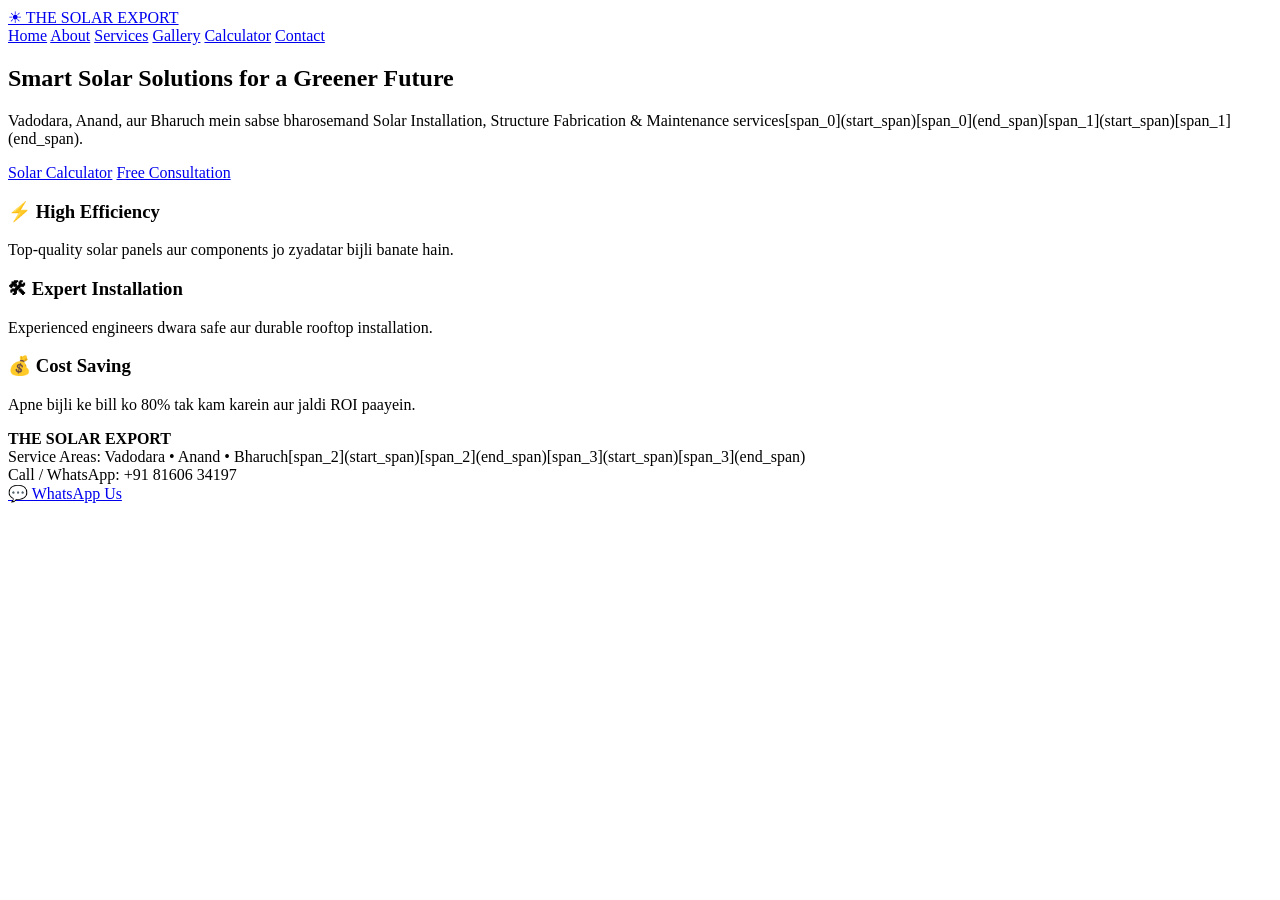
==== commit 086f1294: "Revise index.html structure and content Updated the HTML structure and content for the index page, i" ====
--- a/index.html
+++ b/index.html
@@ -1,97 +1,67 @@
-<!doctype html><html lang="hi"><head><meta charset="utf-8"><meta name="viewport" content="width=device-width,initial-scale=1"><title>About | THE SOLAR EXPORT</title><link rel="stylesheet" href="style.css"></head><body>
-<header><nav class="nav"><a class="brand" href="index.html">☀ THE SOLAR EXPORT</a><div class="links">
-<a href="index.html">Home</a><a href="about.html" class="active">About</a><a href="services.html">Services</a><a href="gallery.html">Gallery</a><a href="calculator.html">Calculator</a><a href="contact.html">Contact</a>
-</div></nav></header>
+<!doctype html>
+<html lang="hi">
+<head>
+<meta charset="utf-8">
+<meta name="viewport" content="width=device-width, initial-scale=1">
+<title>THE SOLAR EXPORT | Premium Solar Solutions</title>
+<link rel="stylesheet" href="style.css">
+</head>
+<body>
 
-<div class="pagehead"><div class="wrap"><h1>About Us</h1><p>THE SOLAR EXPORT — Solar solutions and services</p></div></div>
-<section><div class="wrap panel"><h2>हमारे बारे में</h2><p class="muted">THE SOLAR EXPORT का उद्देश्य residential और commercial customers को solar installation, structure fabrication और solar maintenance से जुड़ी जानकारी और सेवाएं उपलब्ध कराना है। सही system size और quotation site survey तथा आपकी वास्तविक जरूरत के आधार पर तय किया जाता है।</p><h2>हमारे Service Areas</h2><p class="muted">Vadodara • Anand • Bharuch</p></div></section>
+<!-- Header / Navbar -->
+<header>
+  <nav class="nav">
+    <a class="brand" href="index.html">☀ THE SOLAR EXPORT</a>
+    <div class="links">
+      <a href="index.html" class="active">Home</a>
+      <a href="about.html">About</a>
+      <a href="services.html">Services</a>
+      <a href="gallery.html">Gallery</a>
+      <a href="calculator.html">Calculator</a>
+      <a href="contact.html">Contact</a>
+    </div>
+  </nav>
+</header>
 
-<footer><b>THE SOLAR EXPORT</b><br>Vadodara • Anand • Bharuch<br>Call / WhatsApp: +91 81606 34197</footer>
-<a class="wa" href="https://wa.me/918160634197" target="_blank" rel="noopener">WhatsApp</a>
-</body></html>
-<!doctype html><html lang="hi"><head><meta charset="utf-8"><meta name="viewport" content="width=device-width,initial-scale=1"><title>About | THE SOLAR EXPORT</title><link rel="stylesheet" href="style.css"></head><body>
-<header><nav class="nav"><a class="brand" href="index.html">☀ THE SOLAR EXPORT</a><div class="links">
-<a href="index.html">Home</a><a href="about.html" class="active">About</a><a href="services.html">Services</a><a href="gallery.html">Gallery</a><a href="calculator.html">Calculator</a><a href="contact.html">Contact</a>
-</div></nav></header>
+<!-- Hero Section -->
+<section class="hero">
+  <div class="wrap hero-content">
+    <h1>Smart Solar Solutions for a Greener Future</h1>
+    <p>Vadodara, Anand, aur Bharuch mein sabse bharosemand Solar Installation, Structure Fabrication & Maintenance services[span_0](start_span)[span_0](end_span)[span_1](start_span)[span_1](end_span).</p>
+    <div class="hero-btns">
+      <a href="calculator.html" class="btn">Solar Calculator</a>
+      <a href="contact.html" class="btn btn-outline">Free Consultation</a>
+    </div>
+  </div>
+</section>
 
-<div class="pagehead"><div class="wrap"><h1>About Us</h1><p>THE SOLAR EXPORT — Solar solutions and services</p></div></div>
-<section><div class="wrap panel"><h2>हमारे बारे में</h2><p class="muted">THE SOLAR EXPORT का उद्देश्य residential और commercial customers को solar installation, structure fabrication और solar maintenance से जुड़ी जानकारी और सेवाएं उपलब्ध कराना है। सही system size और quotation site survey तथा आपकी वास्तविक जरूरत के आधार पर तय किया जाता है।</p><h2>हमारे Service Areas</h2><p class="muted">Vadodara • Anand • Bharuch</p></div></section>
+<!-- Features / Highlights -->
+<section class="wrap">
+  <div class="grid">
+    <div class="card">
+      <h3>⚡ High Efficiency</h3>
+      <p class="muted">Top-quality solar panels aur components jo zyadatar bijli banate hain.</p>
+    </div>
+    <div class="card">
+      <h3>🛠 Expert Installation</h3>
+      <p class="muted">Experienced engineers dwara safe aur durable rooftop installation.</p>
+    </div>
+    <div class="card">
+      <h3>💰 Cost Saving</h3>
+      <p class="muted">Apne bijli ke bill ko 80% tak kam karein aur jaldi ROI paayein.</p>
+    </div>
+  </div>
+</section>
 
-<footer><b>THE SOLAR EXPORT</b><br>Vadodara • Anand • Bharuch<br>Call / WhatsApp: +91 81606 34197</footer>
-<a class="wa" href="https://wa.me/918160634197" target="_blank" rel="noopener">WhatsApp</a>
-</body></html>
-<!doctype html><html lang="hi"><head><meta charset="utf-8"><meta name="viewport" content="width=device-width,initial-scale=1"><title>About | THE SOLAR EXPORT</title><link rel="stylesheet" href="style.css"></head><body>
-<header><nav class="nav"><a class="brand" href="index.html">☀ THE SOLAR EXPORT</a><div class="links">
-<a href="index.html">Home</a><a href="about.html" class="active">About</a><a href="services.html">Services</a><a href="gallery.html">Gallery</a><a href="calculator.html">Calculator</a><a href="contact.html">Contact</a>
-</div></nav></header>
+<!-- Footer -->
+<footer>
+  <b>THE SOLAR EXPORT</b><br>
+  Service Areas: Vadodara • Anand • Bharuch[span_2](start_span)[span_2](end_span)[span_3](start_span)[span_3](end_span)<br>
+  Call / WhatsApp: +91 81606 34197
+</footer>
 
-<div class="pagehead"><div class="wrap"><h1>About Us</h1><p>THE SOLAR EXPORT — Solar solutions and services</p></div></div>
-<section><div class="wrap panel"><h2>हमारे बारे में</h2><p class="muted">THE SOLAR EXPORT का उद्देश्य residential और commercial customers को solar installation, structure fabrication और solar maintenance से जुड़ी जानकारी और सेवाएं उपलब्ध कराना है। सही system size और quotation site survey तथा आपकी वास्तविक जरूरत के आधार पर तय किया जाता है।</p><h2>हमारे Service Areas</h2><p class="muted">Vadodara • Anand • Bharuch</p></div></section>
+<!-- Floating WhatsApp Button -->
+<a class="wa" href="https://wa.me/918160634197" target="_blank" rel="noopener">💬 WhatsApp Us</a>
 
-<footer><b>THE SOLAR EXPORT</b><br>Vadodara • Anand • Bharuch<br>Call / WhatsApp: +91 81606 34197</footer>
-<a class="wa" href="https://wa.me/918160634197" target="_blank" rel="noopener">WhatsApp</a>
-</body></html>
-<!doctype html><html lang="hi"><head><meta charset="utf-8"><meta name="viewport" content="width=device-width,initial-scale=1"><title>Services | THE SOLAR EXPORT</title><link rel="stylesheet" href="style.css"></head><body>
-<header><nav class="nav"><a class="brand" href="index.html">☀ THE SOLAR EXPORT</a><div class="links">
-<a href="index.html">Home</a><a href="about.html">About</a><a href="services.html" class="active">Services</a><a href="gallery.html">Gallery</a><a href="calculator.html">Calculator</a><a href="contact.html">Contact</a>
-</div></nav></header>
-
-<div class="pagehead"><div class="wrap"><h1>Our Services</h1><p>Solar energy से जुड़ी हमारी सेवाएं</p></div></div>
-<section><div class="wrap grid">
-<div class="card"><h3>🏠 Residential Solar</h3><p class="muted">घर के लिए rooftop solar installation enquiry.</p></div>
-<div class="card"><h3>🏢 Commercial Solar</h3><p class="muted">दुकान, ऑफिस और commercial premises के लिए solar solutions.</p></div>
-<div class="card"><h3>🔩 GI Structure Fabrication</h3><p class="muted">Solar mounting structures और GI fabrication.</p></div>
-<div class="card"><h3>🧽 Solar Panel Washing</h3><p class="muted">Solar panels की सफाई और maintenance enquiry.</p></div>
-<div class="card"><h3>⚡ Solar Materials</h3><p class="muted">Solar project materials के बारे में जानकारी.</p></div>
-</div></section>
-
-<footer><b>THE SOLAR EXPORT</b><br>Vadodara • Anand • Bharuch<br>Call / WhatsApp: +91 81606 34197</footer>
-<a class="wa" href="https://wa.me/918160634197" target="_blank" rel="noopener">WhatsApp</a>
-</body></html>
-<!doctype html><html lang="hi"><head><meta charset="utf-8"><meta name="viewport" content="width=device-width,initial-scale=1"><title>Services | THE SOLAR EXPORT</title><link rel="stylesheet" href="style.css"></head><body>
-<header><nav class="nav"><a class="brand" href="index.html">☀ THE SOLAR EXPORT</a><div class="links">
-<a href="index.html">Home</a><a href="about.html">About</a><a href="services.html" class="active">Services</a><a href="gallery.html">Gallery</a><a href="calculator.html">Calculator</a><a href="contact.html">Contact</a>
-</div></nav></header>
-
-<div class="pagehead"><div class="wrap"><h1>Our Services</h1><p>Solar energy से जुड़ी हमारी सेवाएं</p></div></div>
-<section><div class="wrap grid">
-<div class="card"><h3>🏠 Residential Solar</h3><p class="muted">घर के लिए rooftop solar installation enquiry.</p></div>
-<div class="card"><h3>🏢 Commercial Solar</h3><p class="muted">दुकान, ऑफिस और commercial premises के लिए solar solutions.</p></div>
-<div class="card"><h3>🔩 GI Structure Fabrication</h3><p class="muted">Solar mounting structures और GI fabrication.</p></div>
-<div class="card"><h3>🧽 Solar Panel Washing</h3><p class="muted">Solar panels की सफाई और maintenance enquiry.</p></div>
-<div class="card"><h3>⚡ Solar Materials</h3><p class="muted">Solar project materials के बारे में जानकारी.</p></div>
-</div></section>
-
-<footer><b>THE SOLAR EXPORT</b><br>Vadodara • Anand • Bharuch<br>Call / WhatsApp: +91 81606 34197</footer>
-<a class="wa" href="https://wa.me/918160634197" target="_blank" rel="noopener">WhatsApp</a>
-</body></html>
-<!doctype html><html lang="hi"><head><meta charset="utf-8"><meta name="viewport" content="width=device-width,initial-scale=1"><title>Gallery | THE SOLAR EXPORT</title><link rel="stylesheet" href="style.css"></head><body>
-<header><nav class="nav"><a class="brand" href="index.html">☀ THE SOLAR EXPORT</a><div class="links">
-<a href="index.html">Home</a><a href="about.html">About</a><a href="services.html">Services</a><a href="gallery.html" class="active">Gallery</a><a href="calculator.html">Calculator</a><a href="contact.html">Contact</a>
-</div></nav></header>
-
-<div class="pagehead"><div class="wrap"><h1>Project Gallery</h1><p>यहां अपने वास्तविक installation और project photos जोड़ें।</p></div></div>
-<section><div class="wrap grid"><div class="card"><h3>Residential Projects</h3><p class="muted">आपकी project photos यहां दिखाई जाएंगी।</p></div><div class="card"><h3>Commercial Projects</h3><p class="muted">आपकी commercial site photos यहां दिखाई जाएंगी।</p></div><div class="card"><h3>GI Structure Work</h3><p class="muted">आपकी fabrication photos यहां दिखाई जाएंगी।</p></div></div></section>
-
-<footer><b>THE SOLAR EXPORT</b><br>Vadodara • Anand • Bharuch<br>Call / WhatsApp: +91 81606 34197</footer>
-<a class="wa" href="https://wa.me/918160634197" target="_blank" rel="noopener">WhatsApp</a>
-</body></html>
-<!doctype html><html lang="hi"><head><meta charset="utf-8"><meta name="viewport" content="width=device-width,initial-scale=1"><title>Solar Calculator | THE SOLAR EXPORT</title><link rel="stylesheet" href="style.css"></head><body>
-<header><nav class="nav"><a class="brand" href="index.html">☀ THE SOLAR EXPORT</a><div class="links">
-<a href="index.html">Home</a><a href="about.html">About</a><a href="services.html">Services</a><a href="gallery.html">Gallery</a><a href="calculator.html" class="active">Calculator</a><a href="contact.html">Contact</a>
-</div></nav></header>
-
-<div class="pagehead"><div class="wrap"><h1>Solar Calculator</h1><p>Monthly units और tariff के आधार पर शुरुआती अनुमान।</p></div></div>
-<section><div class="wrap">
-<form id="calcForm"><div class="field"><label for="units">मासिक बिजली खपत (Units)</label><input id="units" type="number" min="1" step="1" placeholder="जैसे 300" required></div>
-<div class="field"><label for="rate">प्रति Unit बिजली दर (₹)</label><input id="rate" type="number" min="0.1" step="0.1" placeholder="जैसे 7.5" required></div>
-<div class="field"><label for="existing">पहले से लगा Solar (kW)</label><input id="existing" type="number" min="0" step="0.5" value="0" required></div>
-<div class="field"><label for="cost">अनुमानित लागत प्रति kW (₹)</label><input id="cost" type="number" min="1" step="1000" value="55000" required></div>
-<button class="btn" type="submit">Calculate करें</button></form>
-<div id="result" class="result" aria-live="polite"></div>
-<p class="muted">ध्यान दें: 1 kW से औसतन लगभग 120 units/महीना उत्पादन मानकर शुरुआती अनुमान है। वास्तविक उत्पादन मौसम, छत की दिशा, छाया और system design पर निर्भर करेगा। प्रति kW लागत editable अनुमान है, final quotation नहीं। Subsidy यहां calculate नहीं की गई है क्योंकि पात्रता और सरकारी नियमों की पुष्टि जरूरी है।</p>
-</div></section><script src="calculator.js"></script>
-
-<footer><b>THE SOLAR EXPORT</b><br>Vadodara • Anand • Bharuch<br>Call / WhatsApp: +91 81606 34197</footer>
-<a class="wa" href="https://wa.me/918160634197" target="_blank" rel="noopener">WhatsApp</a>
-</body></html>
+</body>
+</html>
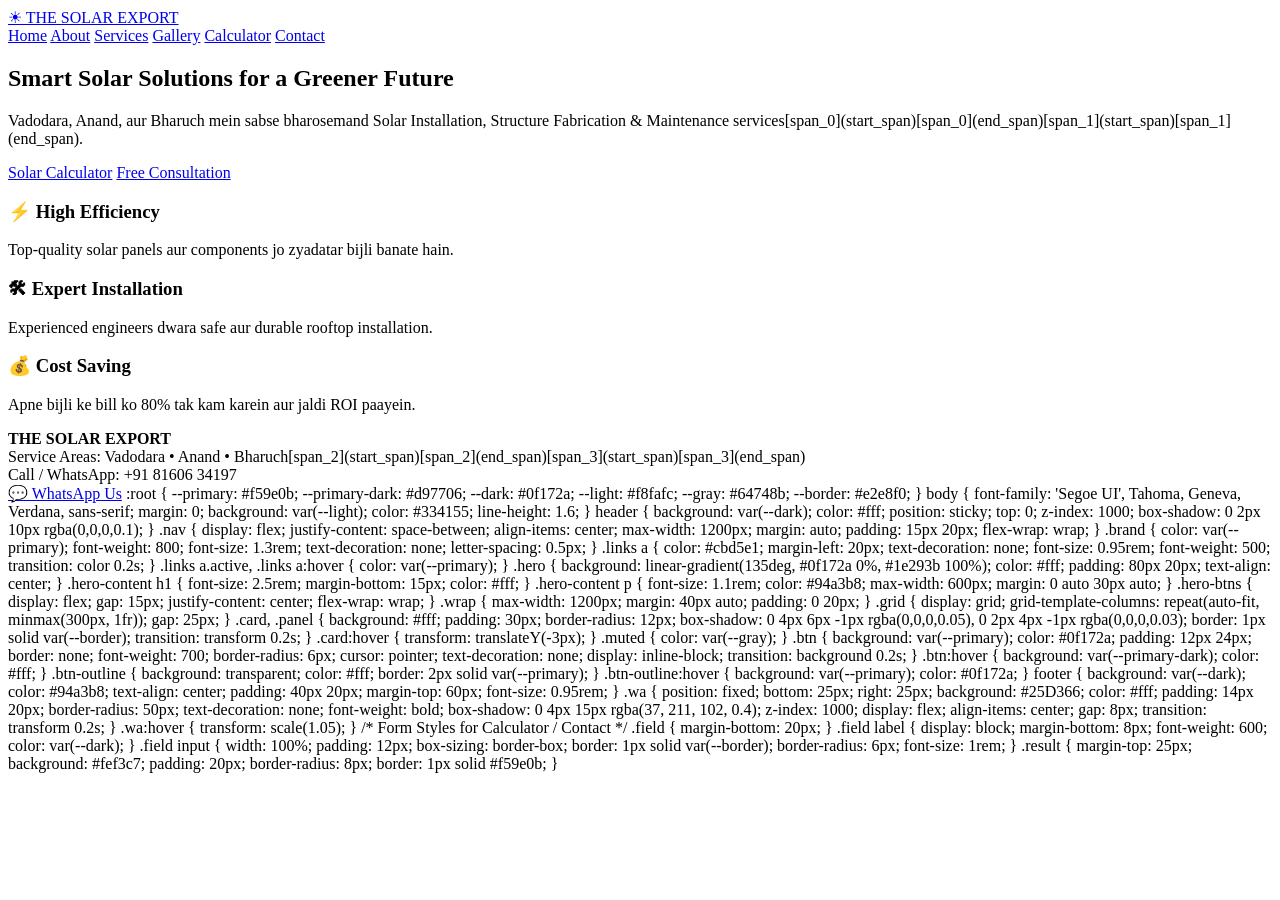
==== commit d8cbb080: "Add CSS styles for layout and design Added CSS styles for layout, typography, and buttons." ====
--- a/index.html
+++ b/index.html
@@ -65,3 +65,204 @@
 
 </body>
 </html>
+:root {
+  --primary: #f59e0b;
+  --primary-dark: #d97706;
+  --dark: #0f172a;
+  --light: #f8fafc;
+  --gray: #64748b;
+  --border: #e2e8f0;
+}
+
+body {
+  font-family: 'Segoe UI', Tahoma, Geneva, Verdana, sans-serif;
+  margin: 0;
+  background: var(--light);
+  color: #334155;
+  line-height: 1.6;
+}
+
+header {
+  background: var(--dark);
+  color: #fff;
+  position: sticky;
+  top: 0;
+  z-index: 1000;
+  box-shadow: 0 2px 10px rgba(0,0,0,0.1);
+}
+
+.nav {
+  display: flex;
+  justify-content: space-between;
+  align-items: center;
+  max-width: 1200px;
+  margin: auto;
+  padding: 15px 20px;
+  flex-wrap: wrap;
+}
+
+.brand {
+  color: var(--primary);
+  font-weight: 800;
+  font-size: 1.3rem;
+  text-decoration: none;
+  letter-spacing: 0.5px;
+}
+
+.links a {
+  color: #cbd5e1;
+  margin-left: 20px;
+  text-decoration: none;
+  font-size: 0.95rem;
+  font-weight: 500;
+  transition: color 0.2s;
+}
+
+.links a.active, .links a:hover {
+  color: var(--primary);
+}
+
+.hero {
+  background: linear-gradient(135deg, #0f172a 0%, #1e293b 100%);
+  color: #fff;
+  padding: 80px 20px;
+  text-align: center;
+}
+
+.hero-content h1 {
+  font-size: 2.5rem;
+  margin-bottom: 15px;
+  color: #fff;
+}
+
+.hero-content p {
+  font-size: 1.1rem;
+  color: #94a3b8;
+  max-width: 600px;
+  margin: 0 auto 30px auto;
+}
+
+.hero-btns {
+  display: flex;
+  gap: 15px;
+  justify-content: center;
+  flex-wrap: wrap;
+}
+
+.wrap {
+  max-width: 1200px;
+  margin: 40px auto;
+  padding: 0 20px;
+}
+
+.grid {
+  display: grid;
+  grid-template-columns: repeat(auto-fit, minmax(300px, 1fr));
+  gap: 25px;
+}
+
+.card, .panel {
+  background: #fff;
+  padding: 30px;
+  border-radius: 12px;
+  box-shadow: 0 4px 6px -1px rgba(0,0,0,0.05), 0 2px 4px -1px rgba(0,0,0,0.03);
+  border: 1px solid var(--border);
+  transition: transform 0.2s;
+}
+
+.card:hover {
+  transform: translateY(-3px);
+}
+
+.muted {
+  color: var(--gray);
+}
+
+.btn {
+  background: var(--primary);
+  color: #0f172a;
+  padding: 12px 24px;
+  border: none;
+  font-weight: 700;
+  border-radius: 6px;
+  cursor: pointer;
+  text-decoration: none;
+  display: inline-block;
+  transition: background 0.2s;
+}
+
+.btn:hover {
+  background: var(--primary-dark);
+  color: #fff;
+}
+
+.btn-outline {
+  background: transparent;
+  color: #fff;
+  border: 2px solid var(--primary);
+}
+
+.btn-outline:hover {
+  background: var(--primary);
+  color: #0f172a;
+}
+
+footer {
+  background: var(--dark);
+  color: #94a3b8;
+  text-align: center;
+  padding: 40px 20px;
+  margin-top: 60px;
+  font-size: 0.95rem;
+}
+
+.wa {
+  position: fixed;
+  bottom: 25px;
+  right: 25px;
+  background: #25D366;
+  color: #fff;
+  padding: 14px 20px;
+  border-radius: 50px;
+  text-decoration: none;
+  font-weight: bold;
+  box-shadow: 0 4px 15px rgba(37, 211, 102, 0.4);
+  z-index: 1000;
+  display: flex;
+  align-items: center;
+  gap: 8px;
+  transition: transform 0.2s;
+}
+
+.wa:hover {
+  transform: scale(1.05);
+}
+
+/* Form Styles for Calculator / Contact */
+.field {
+  margin-bottom: 20px;
+}
+
+.field label {
+  display: block;
+  margin-bottom: 8px;
+  font-weight: 600;
+  color: var(--dark);
+}
+
+.field input {
+  width: 100%;
+  padding: 12px;
+  box-sizing: border-box;
+  border: 1px solid var(--border);
+  border-radius: 6px;
+  font-size: 1rem;
+}
+
+.result {
+  margin-top: 25px;
+  background: #fef3c7;
+  padding: 20px;
+  border-radius: 8px;
+  border: 1px solid #f59e0b;
+}
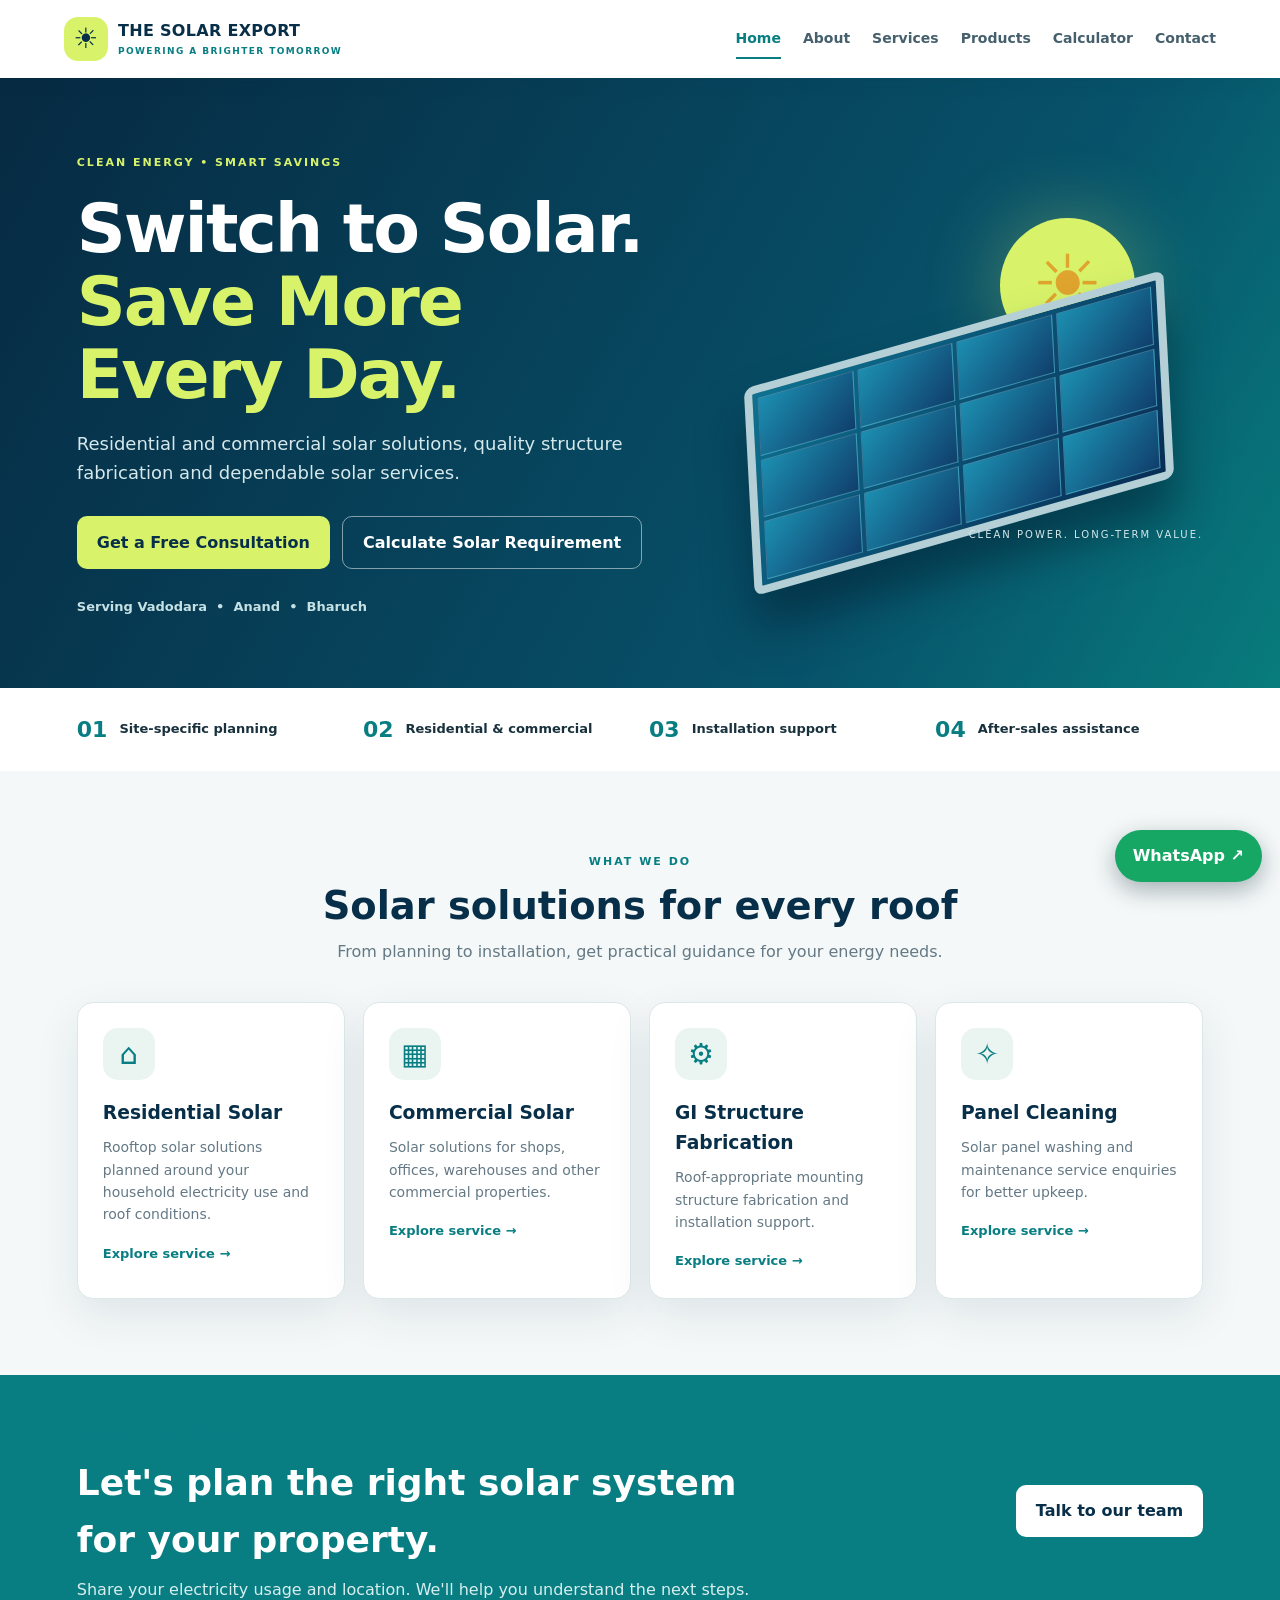
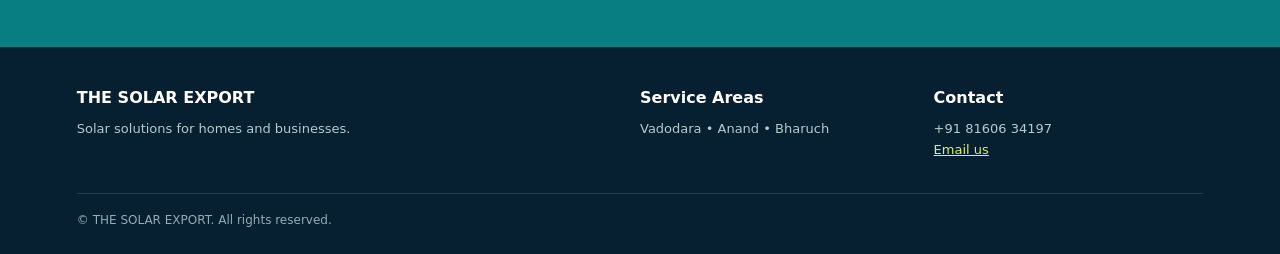
==== commit 74b5aae8: "Add files via upload" ====
--- a/index.html
+++ b/index.html
@@ -1,268 +1,8 @@
 <!doctype html>
-<html lang="hi">
-<head>
-<meta charset="utf-8">
-<meta name="viewport" content="width=device-width, initial-scale=1">
-<title>THE SOLAR EXPORT | Premium Solar Solutions</title>
-<link rel="stylesheet" href="style.css">
-</head>
-<body>
-
-<!-- Header / Navbar -->
-<header>
-  <nav class="nav">
-    <a class="brand" href="index.html">☀ THE SOLAR EXPORT</a>
-    <div class="links">
-      <a href="index.html" class="active">Home</a>
-      <a href="about.html">About</a>
-      <a href="services.html">Services</a>
-      <a href="gallery.html">Gallery</a>
-      <a href="calculator.html">Calculator</a>
-      <a href="contact.html">Contact</a>
-    </div>
-  </nav>
-</header>
-
-<!-- Hero Section -->
-<section class="hero">
-  <div class="wrap hero-content">
-    <h1>Smart Solar Solutions for a Greener Future</h1>
-    <p>Vadodara, Anand, aur Bharuch mein sabse bharosemand Solar Installation, Structure Fabrication & Maintenance services[span_0](start_span)[span_0](end_span)[span_1](start_span)[span_1](end_span).</p>
-    <div class="hero-btns">
-      <a href="calculator.html" class="btn">Solar Calculator</a>
-      <a href="contact.html" class="btn btn-outline">Free Consultation</a>
-    </div>
-  </div>
-</section>
-
-<!-- Features / Highlights -->
-<section class="wrap">
-  <div class="grid">
-    <div class="card">
-      <h3>⚡ High Efficiency</h3>
-      <p class="muted">Top-quality solar panels aur components jo zyadatar bijli banate hain.</p>
-    </div>
-    <div class="card">
-      <h3>🛠 Expert Installation</h3>
-      <p class="muted">Experienced engineers dwara safe aur durable rooftop installation.</p>
-    </div>
-    <div class="card">
-      <h3>💰 Cost Saving</h3>
-      <p class="muted">Apne bijli ke bill ko 80% tak kam karein aur jaldi ROI paayein.</p>
-    </div>
-  </div>
-</section>
-
-<!-- Footer -->
-<footer>
-  <b>THE SOLAR EXPORT</b><br>
-  Service Areas: Vadodara • Anand • Bharuch[span_2](start_span)[span_2](end_span)[span_3](start_span)[span_3](end_span)<br>
-  Call / WhatsApp: +91 81606 34197
-</footer>
-
-<!-- Floating WhatsApp Button -->
-<a class="wa" href="https://wa.me/918160634197" target="_blank" rel="noopener">💬 WhatsApp Us</a>
-
-</body>
-</html>
-:root {
-  --primary: #f59e0b;
-  --primary-dark: #d97706;
-  --dark: #0f172a;
-  --light: #f8fafc;
-  --gray: #64748b;
-  --border: #e2e8f0;
-}
-
-body {
-  font-family: 'Segoe UI', Tahoma, Geneva, Verdana, sans-serif;
-  margin: 0;
-  background: var(--light);
-  color: #334155;
-  line-height: 1.6;
-}
-
-header {
-  background: var(--dark);
-  color: #fff;
-  position: sticky;
-  top: 0;
-  z-index: 1000;
-  box-shadow: 0 2px 10px rgba(0,0,0,0.1);
-}
-
-.nav {
-  display: flex;
-  justify-content: space-between;
-  align-items: center;
-  max-width: 1200px;
-  margin: auto;
-  padding: 15px 20px;
-  flex-wrap: wrap;
-}
-
-.brand {
-  color: var(--primary);
-  font-weight: 800;
-  font-size: 1.3rem;
-  text-decoration: none;
-  letter-spacing: 0.5px;
-}
-
-.links a {
-  color: #cbd5e1;
-  margin-left: 20px;
-  text-decoration: none;
-  font-size: 0.95rem;
-  font-weight: 500;
-  transition: color 0.2s;
-}
-
-.links a.active, .links a:hover {
-  color: var(--primary);
-}
-
-.hero {
-  background: linear-gradient(135deg, #0f172a 0%, #1e293b 100%);
-  color: #fff;
-  padding: 80px 20px;
-  text-align: center;
-}
-
-.hero-content h1 {
-  font-size: 2.5rem;
-  margin-bottom: 15px;
-  color: #fff;
-}
-
-.hero-content p {
-  font-size: 1.1rem;
-  color: #94a3b8;
-  max-width: 600px;
-  margin: 0 auto 30px auto;
-}
-
-.hero-btns {
-  display: flex;
-  gap: 15px;
-  justify-content: center;
-  flex-wrap: wrap;
-}
-
-.wrap {
-  max-width: 1200px;
-  margin: 40px auto;
-  padding: 0 20px;
-}
-
-.grid {
-  display: grid;
-  grid-template-columns: repeat(auto-fit, minmax(300px, 1fr));
-  gap: 25px;
-}
-
-.card, .panel {
-  background: #fff;
-  padding: 30px;
-  border-radius: 12px;
-  box-shadow: 0 4px 6px -1px rgba(0,0,0,0.05), 0 2px 4px -1px rgba(0,0,0,0.03);
-  border: 1px solid var(--border);
-  transition: transform 0.2s;
-}
-
-.card:hover {
-  transform: translateY(-3px);
-}
-
-.muted {
-  color: var(--gray);
-}
-
-.btn {
-  background: var(--primary);
-  color: #0f172a;
-  padding: 12px 24px;
-  border: none;
-  font-weight: 700;
-  border-radius: 6px;
-  cursor: pointer;
-  text-decoration: none;
-  display: inline-block;
-  transition: background 0.2s;
-}
-
-.btn:hover {
-  background: var(--primary-dark);
-  color: #fff;
-}
-
-.btn-outline {
-  background: transparent;
-  color: #fff;
-  border: 2px solid var(--primary);
-}
-
-.btn-outline:hover {
-  background: var(--primary);
-  color: #0f172a;
-}
-
-footer {
-  background: var(--dark);
-  color: #94a3b8;
-  text-align: center;
-  padding: 40px 20px;
-  margin-top: 60px;
-  font-size: 0.95rem;
-}
-
-.wa {
-  position: fixed;
-  bottom: 25px;
-  right: 25px;
-  background: #25D366;
-  color: #fff;
-  padding: 14px 20px;
-  border-radius: 50px;
-  text-decoration: none;
-  font-weight: bold;
-  box-shadow: 0 4px 15px rgba(37, 211, 102, 0.4);
-  z-index: 1000;
-  display: flex;
-  align-items: center;
-  gap: 8px;
-  transition: transform 0.2s;
-}
-
-.wa:hover {
-  transform: scale(1.05);
-}
-
-/* Form Styles for Calculator / Contact */
-.field {
-  margin-bottom: 20px;
-}
-
-.field label {
-  display: block;
-  margin-bottom: 8px;
-  font-weight: 600;
-  color: var(--dark);
-}
-
-.field input {
-  width: 100%;
-  padding: 12px;
-  box-sizing: border-box;
-  border: 1px solid var(--border);
-  border-radius: 6px;
-  font-size: 1rem;
-}
-
-.result {
-  margin-top: 25px;
-  background: #fef3c7;
-  padding: 20px;
-  border-radius: 8px;
-  border: 1px solid #f59e0b;
-}
+<html lang="hi"><head><meta charset="utf-8"><meta name="viewport" content="width=device-width,initial-scale=1"><meta name="description" content="THE SOLAR EXPORT - Residential and commercial rooftop solar, GI structure fabrication and solar services in Vadodara, Anand and Bharuch."><meta name="theme-color" content="#082f49"><title>THE SOLAR EXPORT | Solar Energy Solutions</title><link rel="stylesheet" href="style.css"></head>
+<body><header class="site-header"><a class="brand" href="index.html"><span class="sun">☀</span><span>THE SOLAR EXPORT<small>POWERING A BRIGHTER TOMORROW</small></span></a><button class="menu-btn" aria-label="Open menu" aria-expanded="false" onclick="toggleMenu()">☰</button><nav id="nav"><a class="active" href="index.html">Home</a><a href="about.html">About</a><a href="services.html">Services</a><a href="products.html">Products</a><a href="calculator.html">Calculator</a><a href="contact.html">Contact</a></nav></header>
+<main><section class="hero"><div class="hero-copy"><span class="eyebrow">CLEAN ENERGY • SMART SAVINGS</span><h1>Switch to Solar.<br><em>Save More Every Day.</em></h1><p>Residential and commercial solar solutions, quality structure fabrication and dependable solar services.</p><div class="actions"><a class="btn primary" href="contact.html">Get a Free Consultation</a><a class="btn ghost" href="calculator.html">Calculate Solar Requirement</a></div><div class="service-line">Serving Vadodara&nbsp; • &nbsp;Anand&nbsp; • &nbsp;Bharuch</div></div><div class="hero-art"><div class="sun-disc">☀</div><div class="panel-art"><i></i><i></i><i></i><i></i><i></i><i></i><i></i><i></i><i></i><i></i><i></i><i></i></div><div class="art-caption">CLEAN POWER. LONG-TERM VALUE.</div></div></section>
+<section class="trust-strip"><div><b>01</b><span>Site-specific planning</span></div><div><b>02</b><span>Residential & commercial</span></div><div><b>03</b><span>Installation support</span></div><div><b>04</b><span>After-sales assistance</span></div></section>
+<section class="section"><div class="section-heading"><span class="eyebrow">WHAT WE DO</span><h2>Solar solutions for every roof</h2><p>From planning to installation, get practical guidance for your energy needs.</p></div><div class="cards"><article class="card"><div class="card-icon">⌂</div><h3>Residential Solar</h3><p>Rooftop solar solutions planned around your household electricity use and roof conditions.</p><a href="services.html">Explore service →</a></article><article class="card"><div class="card-icon">▦</div><h3>Commercial Solar</h3><p>Solar solutions for shops, offices, warehouses and other commercial properties.</p><a href="services.html">Explore service →</a></article><article class="card"><div class="card-icon">⚙</div><h3>GI Structure Fabrication</h3><p>Roof-appropriate mounting structure fabrication and installation support.</p><a href="services.html">Explore service →</a></article><article class="card"><div class="card-icon">✧</div><h3>Panel Cleaning</h3><p>Solar panel washing and maintenance service enquiries for better upkeep.</p><a href="services.html">Explore service →</a></article></div></section>
+<section class="cta"><div><span class="eyebrow">READY TO GO SOLAR?</span><h2>Let's plan the right solar system for your property.</h2><p>Share your electricity usage and location. We'll help you understand the next steps.</p></div><a class="btn light" href="contact.html">Talk to our team</a></section></main>
+<footer><div><b>THE SOLAR EXPORT</b><p>Solar solutions for homes and businesses.</p></div><div><b>Service Areas</b><p>Vadodara • Anand • Bharuch</p></div><div><b>Contact</b><p>+91 81606 34197<br><a href="mailto:thesolarexport@gmail.com">Email us</a></p></div><div class="copyright">© <span id="year"></span> THE SOLAR EXPORT. All rights reserved.</div></footer><a class="float-wa" href="https://wa.me/918160634197?text=Namaste%2C%20mujhe%20solar%20system%20ki%20jankari%20chahiye" target="_blank" rel="noopener">WhatsApp ↗</a><script src="main.js"></script></body></html>
--- a/style.css
+++ b/style.css
@@ -0,0 +1 @@
+:root{--navy:#082f49;--navy2:#0d4965;--teal:#087e83;--lime:#d8f36a;--ink:#18313d;--muted:#647985;--paper:#f4f8f8;--white:#fff;--line:#dce7e8;--shadow:0 16px 45px rgba(8,47,73,.09)}*{box-sizing:border-box}body{margin:0;background:var(--paper);color:var(--ink);font-family:Inter,system-ui,-apple-system,"Segoe UI",Arial,sans-serif;line-height:1.6}a{color:inherit}.site-header{height:auto;min-height:78px;padding:12px max(5vw,20px);display:flex;align-items:center;justify-content:space-between;gap:20px;background:#fff;position:sticky;top:0;z-index:20;box-shadow:0 3px 20px #082f4910}.brand{display:flex;align-items:center;gap:10px;text-decoration:none;color:var(--navy);font-weight:900;letter-spacing:.3px}.brand>span:last-child{line-height:1.15}.brand small{display:block;font-size:9px;letter-spacing:1.4px;color:var(--teal);margin-top:5px}.sun{display:grid;place-items:center;width:44px;height:44px;border-radius:14px;background:var(--lime);font-size:28px}.site-header nav{display:flex;align-items:center;gap:22px}.site-header nav a{text-decoration:none;font-weight:700;font-size:14px;color:#45606c;padding:8px 0;border-bottom:2px solid transparent}.site-header nav a:hover,.site-header nav a.active{color:var(--teal);border-color:var(--teal)}.menu-btn{display:none;border:0;background:var(--navy);color:white;border-radius:8px;padding:8px 12px;font-size:20px}.hero{background:linear-gradient(120deg,#062a42,#07526a 70%,#087c7d);color:#fff;min-height:520px;padding:70px max(6vw,24px);display:grid;grid-template-columns:1.1fr .9fr;align-items:center;gap:40px;overflow:hidden}.hero-copy{max-width:660px}.eyebrow{font-size:11px;font-weight:900;letter-spacing:2px;color:var(--teal)}.hero .eyebrow,.page-hero .eyebrow{color:var(--lime)}h1,h2,h3,p{margin-top:0}.hero h1{font-size:clamp(40px,5.4vw,68px);line-height:1.08;letter-spacing:-2px;margin:18px 0}.hero h1 em{font-style:normal;color:var(--lime)}.hero-copy>p{font-size:18px;color:#d5e8ec;max-width:570px}.actions{display:flex;gap:12px;flex-wrap:wrap;margin:28px 0}.btn{display:inline-flex;align-items:center;justify-content:center;text-decoration:none;border:0;border-radius:10px;padding:13px 20px;font-weight:800;cursor:pointer}.primary{background:var(--lime);color:var(--navy)}.ghost{border:1px solid #ffffff80;color:#fff;background:transparent}.secondary{background:var(--navy);color:#fff}.light{background:#fff;color:var(--navy);white-space:nowrap}.service-line{font-size:13px;color:#c6e1e4;font-weight:700}.hero-art{min-height:330px;position:relative;display:grid;place-items:center}.sun-disc{position:absolute;right:14%;top:0;width:135px;height:135px;border-radius:50%;background:var(--lime);color:#e0a52e;font-size:80px;display:grid;place-items:center;box-shadow:0 0 80px #d8f36a55}.panel-art{position:relative;margin-top:100px;width:min(420px,95%);height:210px;transform:skewY(-13deg) rotate(-3deg);background:linear-gradient(135deg,#0d7290,#092d55);border:8px solid #b4d0d6;border-radius:9px;box-shadow:0 35px 45px #001c2d80;display:grid;grid-template-columns:repeat(4,1fr);grid-template-rows:repeat(3,1fr);gap:4px;padding:5px}.panel-art i{background:linear-gradient(135deg,#1c8eb0,#103f6c);border:1px solid #79b9ca66}.art-caption{position:absolute;bottom:5px;right:0;color:#d5e8ec;font-size:10px;letter-spacing:2px}.trust-strip{display:grid;grid-template-columns:repeat(4,1fr);background:#fff;padding:24px max(6vw,24px);gap:18px}.trust-strip div{display:flex;align-items:center;gap:12px;font-size:13px;font-weight:750}.trust-strip b{color:var(--teal);font-size:22px}.section{padding:76px max(6vw,24px);max-width:1400px;margin:auto}.section-heading{text-align:center;max-width:680px;margin:0 auto 38px}.section-heading h2,.section h2{font-size:clamp(28px,3vw,40px);line-height:1.2;color:var(--navy);margin:10px 0}.section-heading p,.muted{color:var(--muted)}.cards{display:grid;grid-template-columns:repeat(4,1fr);gap:18px}.card{background:#fff;border:1px solid var(--line);border-radius:16px;padding:25px;box-shadow:var(--shadow)}.card-icon{width:52px;height:52px;border-radius:15px;background:#eaf5f2;color:var(--teal);display:grid;place-items:center;font-size:29px;margin-bottom:18px}.card h3{color:var(--navy);margin-bottom:8px}.card p{color:var(--muted);font-size:14px}.card a{color:var(--teal);font-weight:800;font-size:13px;text-decoration:none}.cta{background:var(--teal);color:#fff;padding:45px max(6vw,24px);display:flex;justify-content:space-between;align-items:center;gap:30px}.cta h2{font-size:clamp(25px,3vw,36px);max-width:700px;margin:8px 0}.cta p{color:#d9eeee;margin:0}.page-hero{background:linear-gradient(120deg,#062a42,#087b7e);color:#fff;padding:65px max(6vw,24px)}.page-hero h1{font-size:clamp(36px,5vw,55px);max-width:800px;line-height:1.12;margin:14px 0}.page-hero p{color:#d8eaed;max-width:700px;font-size:17px;margin:0}.narrow{max-width:900px}.narrow p{color:var(--muted);margin-bottom:28px}.location-pills{display:flex;gap:10px;flex-wrap:wrap;margin:18px 0 28px}.location-pills span{background:#e4f2ed;color:var(--teal);font-weight:800;border-radius:30px;padding:8px 16px}.calc-layout,.contact-layout{display:grid;grid-template-columns:1fr 1fr;gap:25px;align-items:start;max-width:1050px;margin:auto}.calc-form,.calc-result,.contact-card{background:#fff;border:1px solid var(--line);border-radius:18px;padding:28px;box-shadow:var(--shadow)}.calc-form label{display:block;font-size:13px;font-weight:800;color:var(--navy);margin-bottom:16px}.calc-form input,.calc-form select,.calc-form textarea{display:block;width:100%;margin-top:7px;border:1px solid #cbdadc;border-radius:9px;padding:12px;background:#fbfdfd;color:var(--ink);font:inherit}.calc-form input:focus,.calc-form select:focus,.calc-form textarea:focus{outline:2px solid #8ed1c5;border-color:var(--teal)}.calc-form .btn{width:100%;margin-top:6px}.calc-result{background:#eaf5f2;min-height:300px}.calc-result h2{font-size:48px;color:var(--teal);margin:12px 0}.calc-result p{color:var(--muted)}.result-row{display:flex;justify-content:space-between;gap:15px;border-top:1px solid #c9dfd9;padding:13px 0;color:var(--muted);font-size:14px}.result-row b{color:var(--navy)}.small,.note{font-size:12px;color:var(--muted);line-height:1.7}.note{max-width:1050px;margin:24px auto 0}.product-symbol{font-size:42px;color:var(--teal);margin-bottom:12px}.contact-card{background:var(--navy);color:#fff}.contact-card h2{color:#fff}.contact-card p{color:#d2e5e8;margin:24px 0}.contact-card a:not(.btn){color:var(--lime)}footer{background:#061f31;color:#d2e2e5;padding:38px max(6vw,24px) 24px;display:grid;grid-template-columns:2fr 1fr 1fr;gap:24px}footer b{color:#fff}footer p{font-size:13px;color:#b5cbd0;margin:8px 0}footer a{color:var(--lime)}.copyright{grid-column:1/-1;border-top:1px solid #ffffff20;padding-top:17px;font-size:12px;color:#91aeb5}.float-wa{position:fixed;right:18px;bottom:18px;background:#16a765;color:#fff;text-decoration:none;font-weight:900;padding:13px 18px;border-radius:30px;box-shadow:0 8px 25px #001d2d55;z-index:10}@media(max-width:900px){.cards{grid-template-columns:repeat(2,1fr)}.site-header nav{gap:12px}.site-header nav a{font-size:12px}.hero{grid-template-columns:1fr .8fr}.trust-strip{grid-template-columns:repeat(2,1fr)}}@media(max-width:680px){.site-header{padding:10px 16px}.menu-btn{display:block}.site-header nav{display:none;position:absolute;top:68px;left:0;right:0;background:#fff;padding:12px 20px 20px;box-shadow:0 10px 18px #082f4920;flex-direction:column;align-items:stretch;gap:4px}.site-header nav.open{display:flex}.site-header nav a{font-size:15px;padding:9px}.hero{grid-template-columns:1fr;padding-top:55px;padding-bottom:35px}.hero-art{min-height:260px}.sun-disc{width:100px;height:100px;font-size:60px}.panel-art{height:160px;margin-top:70px}.trust-strip{padding-top:20px;padding-bottom:20px}.cards{grid-template-columns:1fr}.section{padding-top:52px;padding-bottom:52px}.cta{align-items:flex-start;flex-direction:column}.calc-layout,.contact-layout{grid-template-columns:1fr}.page-hero{padding-top:48px;padding-bottom:48px}footer{grid-template-columns:1fr 1fr}.copyright{grid-column:1/-1}}
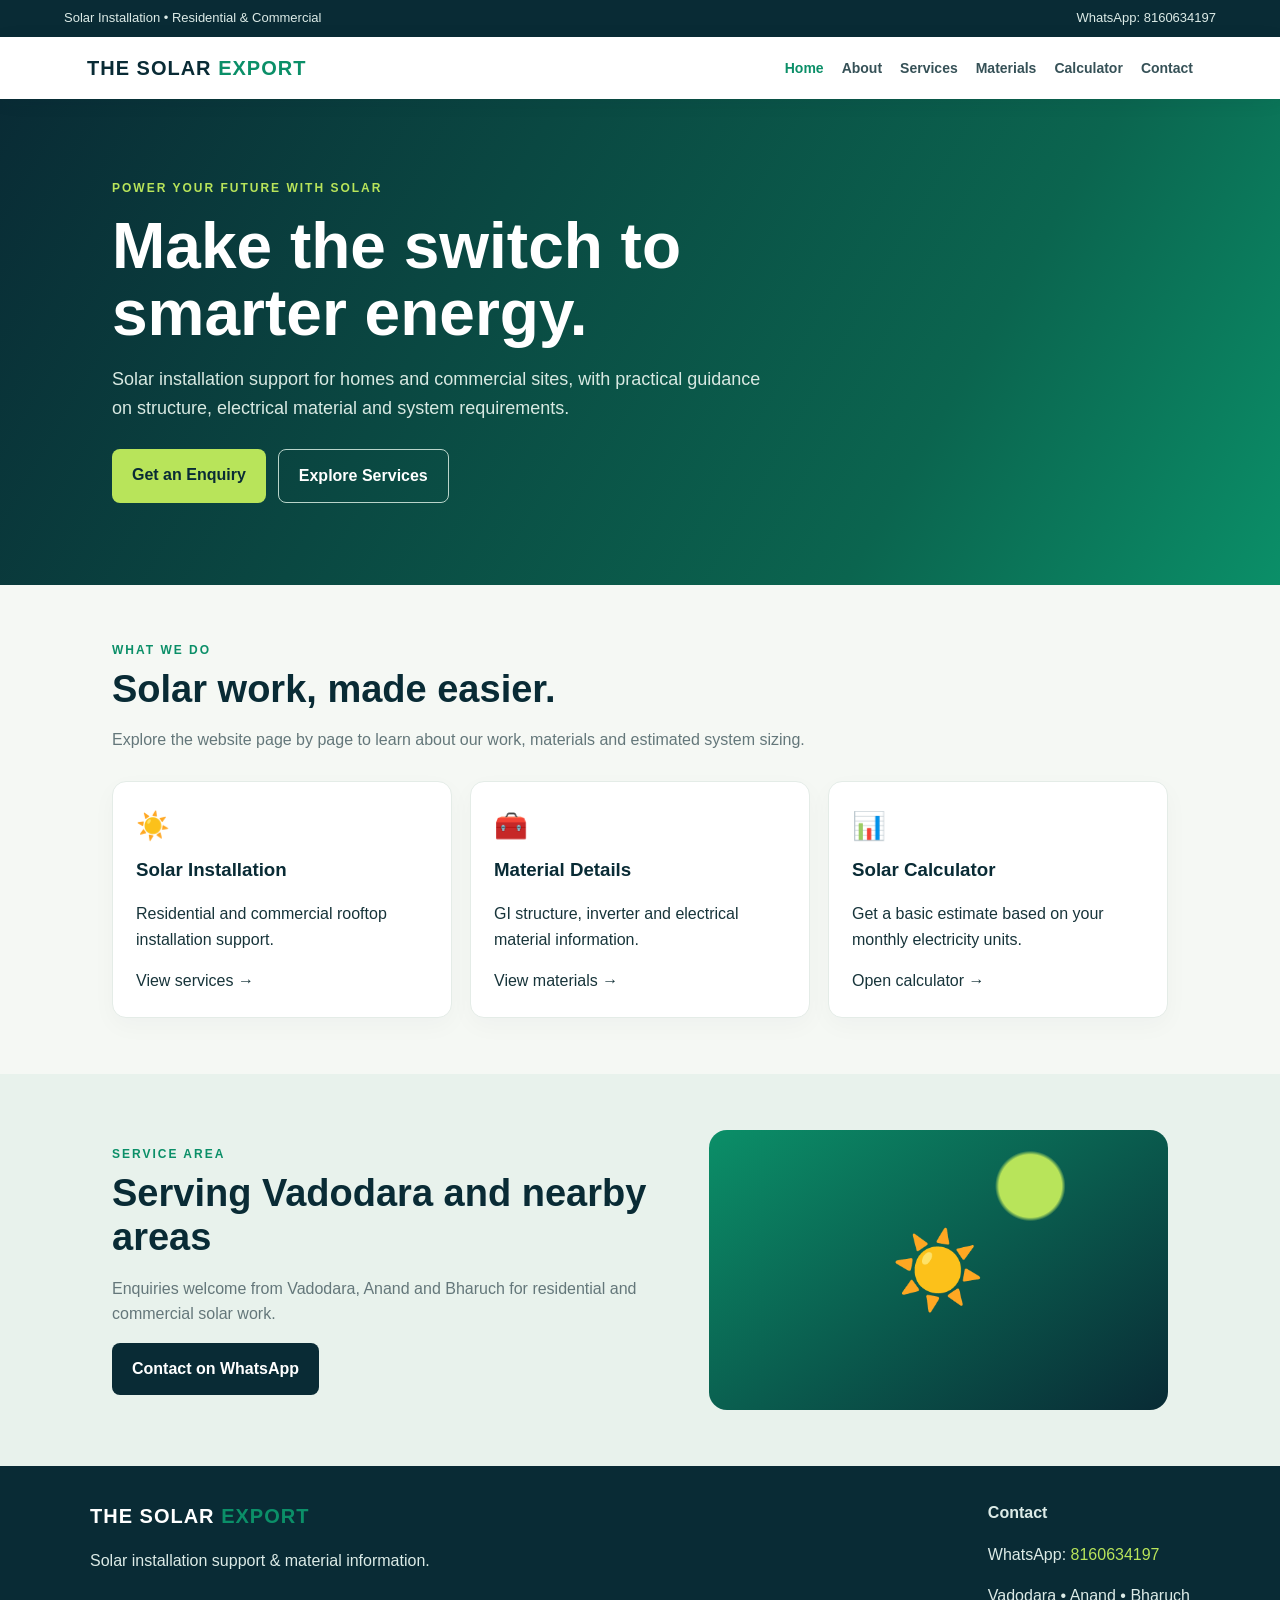
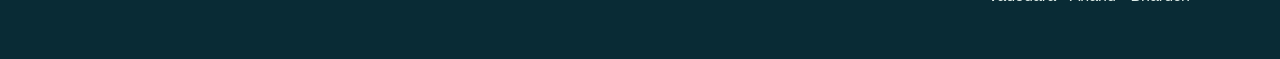
==== commit ee84439b: "Add files via upload" ====
--- a/index.html
+++ b/index.html
@@ -1,8 +1,14 @@
 <!doctype html>
-<html lang="hi"><head><meta charset="utf-8"><meta name="viewport" content="width=device-width,initial-scale=1"><meta name="description" content="THE SOLAR EXPORT - Residential and commercial rooftop solar, GI structure fabrication and solar services in Vadodara, Anand and Bharuch."><meta name="theme-color" content="#082f49"><title>THE SOLAR EXPORT | Solar Energy Solutions</title><link rel="stylesheet" href="style.css"></head>
-<body><header class="site-header"><a class="brand" href="index.html"><span class="sun">☀</span><span>THE SOLAR EXPORT<small>POWERING A BRIGHTER TOMORROW</small></span></a><button class="menu-btn" aria-label="Open menu" aria-expanded="false" onclick="toggleMenu()">☰</button><nav id="nav"><a class="active" href="index.html">Home</a><a href="about.html">About</a><a href="services.html">Services</a><a href="products.html">Products</a><a href="calculator.html">Calculator</a><a href="contact.html">Contact</a></nav></header>
-<main><section class="hero"><div class="hero-copy"><span class="eyebrow">CLEAN ENERGY • SMART SAVINGS</span><h1>Switch to Solar.<br><em>Save More Every Day.</em></h1><p>Residential and commercial solar solutions, quality structure fabrication and dependable solar services.</p><div class="actions"><a class="btn primary" href="contact.html">Get a Free Consultation</a><a class="btn ghost" href="calculator.html">Calculate Solar Requirement</a></div><div class="service-line">Serving Vadodara&nbsp; • &nbsp;Anand&nbsp; • &nbsp;Bharuch</div></div><div class="hero-art"><div class="sun-disc">☀</div><div class="panel-art"><i></i><i></i><i></i><i></i><i></i><i></i><i></i><i></i><i></i><i></i><i></i><i></i></div><div class="art-caption">CLEAN POWER. LONG-TERM VALUE.</div></div></section>
-<section class="trust-strip"><div><b>01</b><span>Site-specific planning</span></div><div><b>02</b><span>Residential & commercial</span></div><div><b>03</b><span>Installation support</span></div><div><b>04</b><span>After-sales assistance</span></div></section>
-<section class="section"><div class="section-heading"><span class="eyebrow">WHAT WE DO</span><h2>Solar solutions for every roof</h2><p>From planning to installation, get practical guidance for your energy needs.</p></div><div class="cards"><article class="card"><div class="card-icon">⌂</div><h3>Residential Solar</h3><p>Rooftop solar solutions planned around your household electricity use and roof conditions.</p><a href="services.html">Explore service →</a></article><article class="card"><div class="card-icon">▦</div><h3>Commercial Solar</h3><p>Solar solutions for shops, offices, warehouses and other commercial properties.</p><a href="services.html">Explore service →</a></article><article class="card"><div class="card-icon">⚙</div><h3>GI Structure Fabrication</h3><p>Roof-appropriate mounting structure fabrication and installation support.</p><a href="services.html">Explore service →</a></article><article class="card"><div class="card-icon">✧</div><h3>Panel Cleaning</h3><p>Solar panel washing and maintenance service enquiries for better upkeep.</p><a href="services.html">Explore service →</a></article></div></section>
-<section class="cta"><div><span class="eyebrow">READY TO GO SOLAR?</span><h2>Let's plan the right solar system for your property.</h2><p>Share your electricity usage and location. We'll help you understand the next steps.</p></div><a class="btn light" href="contact.html">Talk to our team</a></section></main>
-<footer><div><b>THE SOLAR EXPORT</b><p>Solar solutions for homes and businesses.</p></div><div><b>Service Areas</b><p>Vadodara • Anand • Bharuch</p></div><div><b>Contact</b><p>+91 81606 34197<br><a href="mailto:thesolarexport@gmail.com">Email us</a></p></div><div class="copyright">© <span id="year"></span> THE SOLAR EXPORT. All rights reserved.</div></footer><a class="float-wa" href="https://wa.me/918160634197?text=Namaste%2C%20mujhe%20solar%20system%20ki%20jankari%20chahiye" target="_blank" rel="noopener">WhatsApp ↗</a><script src="main.js"></script></body></html>+<html lang="en"><head><meta charset="utf-8"><meta name="viewport" content="width=device-width, initial-scale=1"><meta name="description" content="THE SOLAR EXPORT - Solar installation support, materials and enquiries."><title>Home | THE SOLAR EXPORT</title><link rel="stylesheet" href="style.css"></head><body>
+<div class="top"><span>Solar Installation • Residential & Commercial</span><span>WhatsApp: 8160634197</span></div>
+<header><div class="nav"><a class="logo" href="index.html">THE SOLAR <span>EXPORT</span></a><nav><a class="active" href="index.html">Home</a><a class="" href="about.html">About</a><a class="" href="services.html">Services</a><a class="" href="materials.html">Materials</a><a class="" href="calculator.html">Calculator</a><a class="" href="contact.html">Contact</a></nav></div></header>
+
+<section class="hero"><div class="container"><div class="eyebrow">Power your future with solar</div><h1>Make the switch to smarter energy.</h1><p>Solar installation support for homes and commercial sites, with practical guidance on structure, electrical material and system requirements.</p><div class="actions"><a class="btn" href="contact.html">Get an Enquiry</a><a class="btn alt" href="services.html">Explore Services</a></div></div></section>
+<section class="container"><div class="eyebrow" style="color:#0b8f68">What we do</div><h2>Solar work, made easier.</h2><p class="lead">Explore the website page by page to learn about our work, materials and estimated system sizing.</p><div class="grid">
+<div class="card"><div class="icon">☀️</div><h3>Solar Installation</h3><p>Residential and commercial rooftop installation support.</p><a href="services.html">View services →</a></div>
+<div class="card"><div class="icon">🧰</div><h3>Material Details</h3><p>GI structure, inverter and electrical material information.</p><a href="materials.html">View materials →</a></div>
+<div class="card"><div class="icon">📊</div><h3>Solar Calculator</h3><p>Get a basic estimate based on your monthly electricity units.</p><a href="calculator.html">Open calculator →</a></div></div></section>
+<section class="band"><div class="container split"><div><div class="eyebrow" style="color:#0b8f68">Service area</div><h2>Serving Vadodara and nearby areas</h2><p class="lead">Enquiries welcome from Vadodara, Anand and Bharuch for residential and commercial solar work.</p><a class="btn dark" href="contact.html">Contact on WhatsApp</a></div><div class="visual">☀️</div></div></section>
+
+<footer><div class="foot"><div><div class="logo" style="color:white">THE SOLAR <span>EXPORT</span></div><p>Solar installation support & material information.</p></div><div><b>Contact</b><p>WhatsApp: <a href="https://wa.me/918160634197">8160634197</a></p><p>Vadodara • Anand • Bharuch</p></div></div></footer>
+</body></html>
--- a/style.css
+++ b/style.css
@@ -1 +1,13 @@
-:root{--navy:#082f49;--navy2:#0d4965;--teal:#087e83;--lime:#d8f36a;--ink:#18313d;--muted:#647985;--paper:#f4f8f8;--white:#fff;--line:#dce7e8;--shadow:0 16px 45px rgba(8,47,73,.09)}*{box-sizing:border-box}body{margin:0;background:var(--paper);color:var(--ink);font-family:Inter,system-ui,-apple-system,"Segoe UI",Arial,sans-serif;line-height:1.6}a{color:inherit}.site-header{height:auto;min-height:78px;padding:12px max(5vw,20px);display:flex;align-items:center;justify-content:space-between;gap:20px;background:#fff;position:sticky;top:0;z-index:20;box-shadow:0 3px 20px #082f4910}.brand{display:flex;align-items:center;gap:10px;text-decoration:none;color:var(--navy);font-weight:900;letter-spacing:.3px}.brand>span:last-child{line-height:1.15}.brand small{display:block;font-size:9px;letter-spacing:1.4px;color:var(--teal);margin-top:5px}.sun{display:grid;place-items:center;width:44px;height:44px;border-radius:14px;background:var(--lime);font-size:28px}.site-header nav{display:flex;align-items:center;gap:22px}.site-header nav a{text-decoration:none;font-weight:700;font-size:14px;color:#45606c;padding:8px 0;border-bottom:2px solid transparent}.site-header nav a:hover,.site-header nav a.active{color:var(--teal);border-color:var(--teal)}.menu-btn{display:none;border:0;background:var(--navy);color:white;border-radius:8px;padding:8px 12px;font-size:20px}.hero{background:linear-gradient(120deg,#062a42,#07526a 70%,#087c7d);color:#fff;min-height:520px;padding:70px max(6vw,24px);display:grid;grid-template-columns:1.1fr .9fr;align-items:center;gap:40px;overflow:hidden}.hero-copy{max-width:660px}.eyebrow{font-size:11px;font-weight:900;letter-spacing:2px;color:var(--teal)}.hero .eyebrow,.page-hero .eyebrow{color:var(--lime)}h1,h2,h3,p{margin-top:0}.hero h1{font-size:clamp(40px,5.4vw,68px);line-height:1.08;letter-spacing:-2px;margin:18px 0}.hero h1 em{font-style:normal;color:var(--lime)}.hero-copy>p{font-size:18px;color:#d5e8ec;max-width:570px}.actions{display:flex;gap:12px;flex-wrap:wrap;margin:28px 0}.btn{display:inline-flex;align-items:center;justify-content:center;text-decoration:none;border:0;border-radius:10px;padding:13px 20px;font-weight:800;cursor:pointer}.primary{background:var(--lime);color:var(--navy)}.ghost{border:1px solid #ffffff80;color:#fff;background:transparent}.secondary{background:var(--navy);color:#fff}.light{background:#fff;color:var(--navy);white-space:nowrap}.service-line{font-size:13px;color:#c6e1e4;font-weight:700}.hero-art{min-height:330px;position:relative;display:grid;place-items:center}.sun-disc{position:absolute;right:14%;top:0;width:135px;height:135px;border-radius:50%;background:var(--lime);color:#e0a52e;font-size:80px;display:grid;place-items:center;box-shadow:0 0 80px #d8f36a55}.panel-art{position:relative;margin-top:100px;width:min(420px,95%);height:210px;transform:skewY(-13deg) rotate(-3deg);background:linear-gradient(135deg,#0d7290,#092d55);border:8px solid #b4d0d6;border-radius:9px;box-shadow:0 35px 45px #001c2d80;display:grid;grid-template-columns:repeat(4,1fr);grid-template-rows:repeat(3,1fr);gap:4px;padding:5px}.panel-art i{background:linear-gradient(135deg,#1c8eb0,#103f6c);border:1px solid #79b9ca66}.art-caption{position:absolute;bottom:5px;right:0;color:#d5e8ec;font-size:10px;letter-spacing:2px}.trust-strip{display:grid;grid-template-columns:repeat(4,1fr);background:#fff;padding:24px max(6vw,24px);gap:18px}.trust-strip div{display:flex;align-items:center;gap:12px;font-size:13px;font-weight:750}.trust-strip b{color:var(--teal);font-size:22px}.section{padding:76px max(6vw,24px);max-width:1400px;margin:auto}.section-heading{text-align:center;max-width:680px;margin:0 auto 38px}.section-heading h2,.section h2{font-size:clamp(28px,3vw,40px);line-height:1.2;color:var(--navy);margin:10px 0}.section-heading p,.muted{color:var(--muted)}.cards{display:grid;grid-template-columns:repeat(4,1fr);gap:18px}.card{background:#fff;border:1px solid var(--line);border-radius:16px;padding:25px;box-shadow:var(--shadow)}.card-icon{width:52px;height:52px;border-radius:15px;background:#eaf5f2;color:var(--teal);display:grid;place-items:center;font-size:29px;margin-bottom:18px}.card h3{color:var(--navy);margin-bottom:8px}.card p{color:var(--muted);font-size:14px}.card a{color:var(--teal);font-weight:800;font-size:13px;text-decoration:none}.cta{background:var(--teal);color:#fff;padding:45px max(6vw,24px);display:flex;justify-content:space-between;align-items:center;gap:30px}.cta h2{font-size:clamp(25px,3vw,36px);max-width:700px;margin:8px 0}.cta p{color:#d9eeee;margin:0}.page-hero{background:linear-gradient(120deg,#062a42,#087b7e);color:#fff;padding:65px max(6vw,24px)}.page-hero h1{font-size:clamp(36px,5vw,55px);max-width:800px;line-height:1.12;margin:14px 0}.page-hero p{color:#d8eaed;max-width:700px;font-size:17px;margin:0}.narrow{max-width:900px}.narrow p{color:var(--muted);margin-bottom:28px}.location-pills{display:flex;gap:10px;flex-wrap:wrap;margin:18px 0 28px}.location-pills span{background:#e4f2ed;color:var(--teal);font-weight:800;border-radius:30px;padding:8px 16px}.calc-layout,.contact-layout{display:grid;grid-template-columns:1fr 1fr;gap:25px;align-items:start;max-width:1050px;margin:auto}.calc-form,.calc-result,.contact-card{background:#fff;border:1px solid var(--line);border-radius:18px;padding:28px;box-shadow:var(--shadow)}.calc-form label{display:block;font-size:13px;font-weight:800;color:var(--navy);margin-bottom:16px}.calc-form input,.calc-form select,.calc-form textarea{display:block;width:100%;margin-top:7px;border:1px solid #cbdadc;border-radius:9px;padding:12px;background:#fbfdfd;color:var(--ink);font:inherit}.calc-form input:focus,.calc-form select:focus,.calc-form textarea:focus{outline:2px solid #8ed1c5;border-color:var(--teal)}.calc-form .btn{width:100%;margin-top:6px}.calc-result{background:#eaf5f2;min-height:300px}.calc-result h2{font-size:48px;color:var(--teal);margin:12px 0}.calc-result p{color:var(--muted)}.result-row{display:flex;justify-content:space-between;gap:15px;border-top:1px solid #c9dfd9;padding:13px 0;color:var(--muted);font-size:14px}.result-row b{color:var(--navy)}.small,.note{font-size:12px;color:var(--muted);line-height:1.7}.note{max-width:1050px;margin:24px auto 0}.product-symbol{font-size:42px;color:var(--teal);margin-bottom:12px}.contact-card{background:var(--navy);color:#fff}.contact-card h2{color:#fff}.contact-card p{color:#d2e5e8;margin:24px 0}.contact-card a:not(.btn){color:var(--lime)}footer{background:#061f31;color:#d2e2e5;padding:38px max(6vw,24px) 24px;display:grid;grid-template-columns:2fr 1fr 1fr;gap:24px}footer b{color:#fff}footer p{font-size:13px;color:#b5cbd0;margin:8px 0}footer a{color:var(--lime)}.copyright{grid-column:1/-1;border-top:1px solid #ffffff20;padding-top:17px;font-size:12px;color:#91aeb5}.float-wa{position:fixed;right:18px;bottom:18px;background:#16a765;color:#fff;text-decoration:none;font-weight:900;padding:13px 18px;border-radius:30px;box-shadow:0 8px 25px #001d2d55;z-index:10}@media(max-width:900px){.cards{grid-template-columns:repeat(2,1fr)}.site-header nav{gap:12px}.site-header nav a{font-size:12px}.hero{grid-template-columns:1fr .8fr}.trust-strip{grid-template-columns:repeat(2,1fr)}}@media(max-width:680px){.site-header{padding:10px 16px}.menu-btn{display:block}.site-header nav{display:none;position:absolute;top:68px;left:0;right:0;background:#fff;padding:12px 20px 20px;box-shadow:0 10px 18px #082f4920;flex-direction:column;align-items:stretch;gap:4px}.site-header nav.open{display:flex}.site-header nav a{font-size:15px;padding:9px}.hero{grid-template-columns:1fr;padding-top:55px;padding-bottom:35px}.hero-art{min-height:260px}.sun-disc{width:100px;height:100px;font-size:60px}.panel-art{height:160px;margin-top:70px}.trust-strip{padding-top:20px;padding-bottom:20px}.cards{grid-template-columns:1fr}.section{padding-top:52px;padding-bottom:52px}.cta{align-items:flex-start;flex-direction:column}.calc-layout,.contact-layout{grid-template-columns:1fr}.page-hero{padding-top:48px;padding-bottom:48px}footer{grid-template-columns:1fr 1fr}.copyright{grid-column:1/-1}}+
+:root{--navy:#092b35;--green:#0b8f68;--lime:#b8e45a;--cream:#f5f8f4;--ink:#17343a;--muted:#64777a;--white:#fff}
+*{box-sizing:border-box}body{margin:0;font-family:Arial,Helvetica,sans-serif;background:var(--cream);color:var(--ink);line-height:1.6}
+a{color:inherit;text-decoration:none}.top{background:var(--navy);color:#dcebe7;padding:8px 5%;font-size:13px;display:flex;justify-content:space-between;gap:12px;flex-wrap:wrap}
+header{background:#fff;position:sticky;top:0;z-index:10;box-shadow:0 3px 18px #092b3510}.nav{max-width:1150px;margin:auto;padding:15px 22px;display:flex;align-items:center;justify-content:space-between;gap:20px;flex-wrap:wrap}
+.logo{font-weight:900;letter-spacing:1px;color:var(--navy);font-size:20px}.logo span{color:var(--green)}nav{display:flex;gap:18px;flex-wrap:wrap}nav a{font-size:14px;font-weight:700;color:#365157}nav a:hover,nav a.active{color:var(--green)}
+.container{max-width:1100px;margin:auto;padding:56px 22px}.hero{background:linear-gradient(120deg,#092b35 0%,#0b654f 72%,#0b8f68 100%);color:white;overflow:hidden}.hero .container{padding-top:80px;padding-bottom:82px}.eyebrow{color:var(--lime);font-weight:800;letter-spacing:2px;text-transform:uppercase;font-size:12px}.hero h1{font-size:clamp(38px,6vw,64px);line-height:1.05;max-width:750px;margin:15px 0}.hero p{color:#d8e9e2;max-width:650px;font-size:18px}.actions{display:flex;gap:12px;flex-wrap:wrap;margin-top:26px}
+.btn{display:inline-block;background:var(--lime);color:var(--navy);font-weight:800;padding:13px 20px;border-radius:8px}.btn.alt{background:transparent;border:1px solid #b9d4ca;color:white}.btn.dark{background:var(--navy);color:white}
+h2{font-size:clamp(27px,4vw,38px);line-height:1.15;margin:8px 0 14px;color:var(--navy)}.lead{color:var(--muted);max-width:720px}.grid{display:grid;grid-template-columns:repeat(auto-fit,minmax(220px,1fr));gap:18px;margin-top:28px}.card{background:white;border:1px solid #e4ece7;border-radius:14px;padding:23px;box-shadow:0 8px 24px #092b3508}.card h3{margin:7px 0;color:var(--navy)}.icon{font-size:27px}.band{background:#e8f2ec}.split{display:grid;grid-template-columns:1.1fr .9fr;gap:35px;align-items:center}.visual{min-height:280px;border-radius:18px;background:radial-gradient(circle at 70% 20%,#b8e45a 0 8%,transparent 9%),linear-gradient(145deg,#0b8f68,#092b35);display:flex;align-items:center;justify-content:center;color:white;font-size:75px}
+ul.clean{padding-left:20px;color:var(--muted)}.pagehead{background:#e8f2ec;border-bottom:1px solid #d9e7df}.pagehead .container{padding-top:44px;padding-bottom:44px}.pagehead h1{font-size:clamp(34px,5vw,48px);color:var(--navy);margin:8px 0}.tag{display:inline-block;background:#e7f5eb;color:#08704f;padding:5px 10px;border-radius:99px;font-size:12px;font-weight:800}
+label{display:block;font-size:13px;font-weight:700;margin:12px 0 5px}input,select,textarea{width:100%;padding:12px;border:1px solid #cfddd5;border-radius:8px;font:inherit;background:white}textarea{min-height:100px}.form{max-width:650px}.result{font-weight:800;color:var(--green);font-size:20px;margin-top:14px}
+footer{background:var(--navy);color:#dcebe7;padding:34px 22px}.foot{max-width:1100px;margin:auto;display:flex;justify-content:space-between;gap:20px;flex-wrap:wrap}.foot a{color:var(--lime)}
+@media(max-width:650px){.split{grid-template-columns:1fr}.nav{justify-content:center}nav{justify-content:center;gap:12px}.hero .container{padding-top:55px;padding-bottom:58px}.container{padding-top:40px;padding-bottom:40px}}
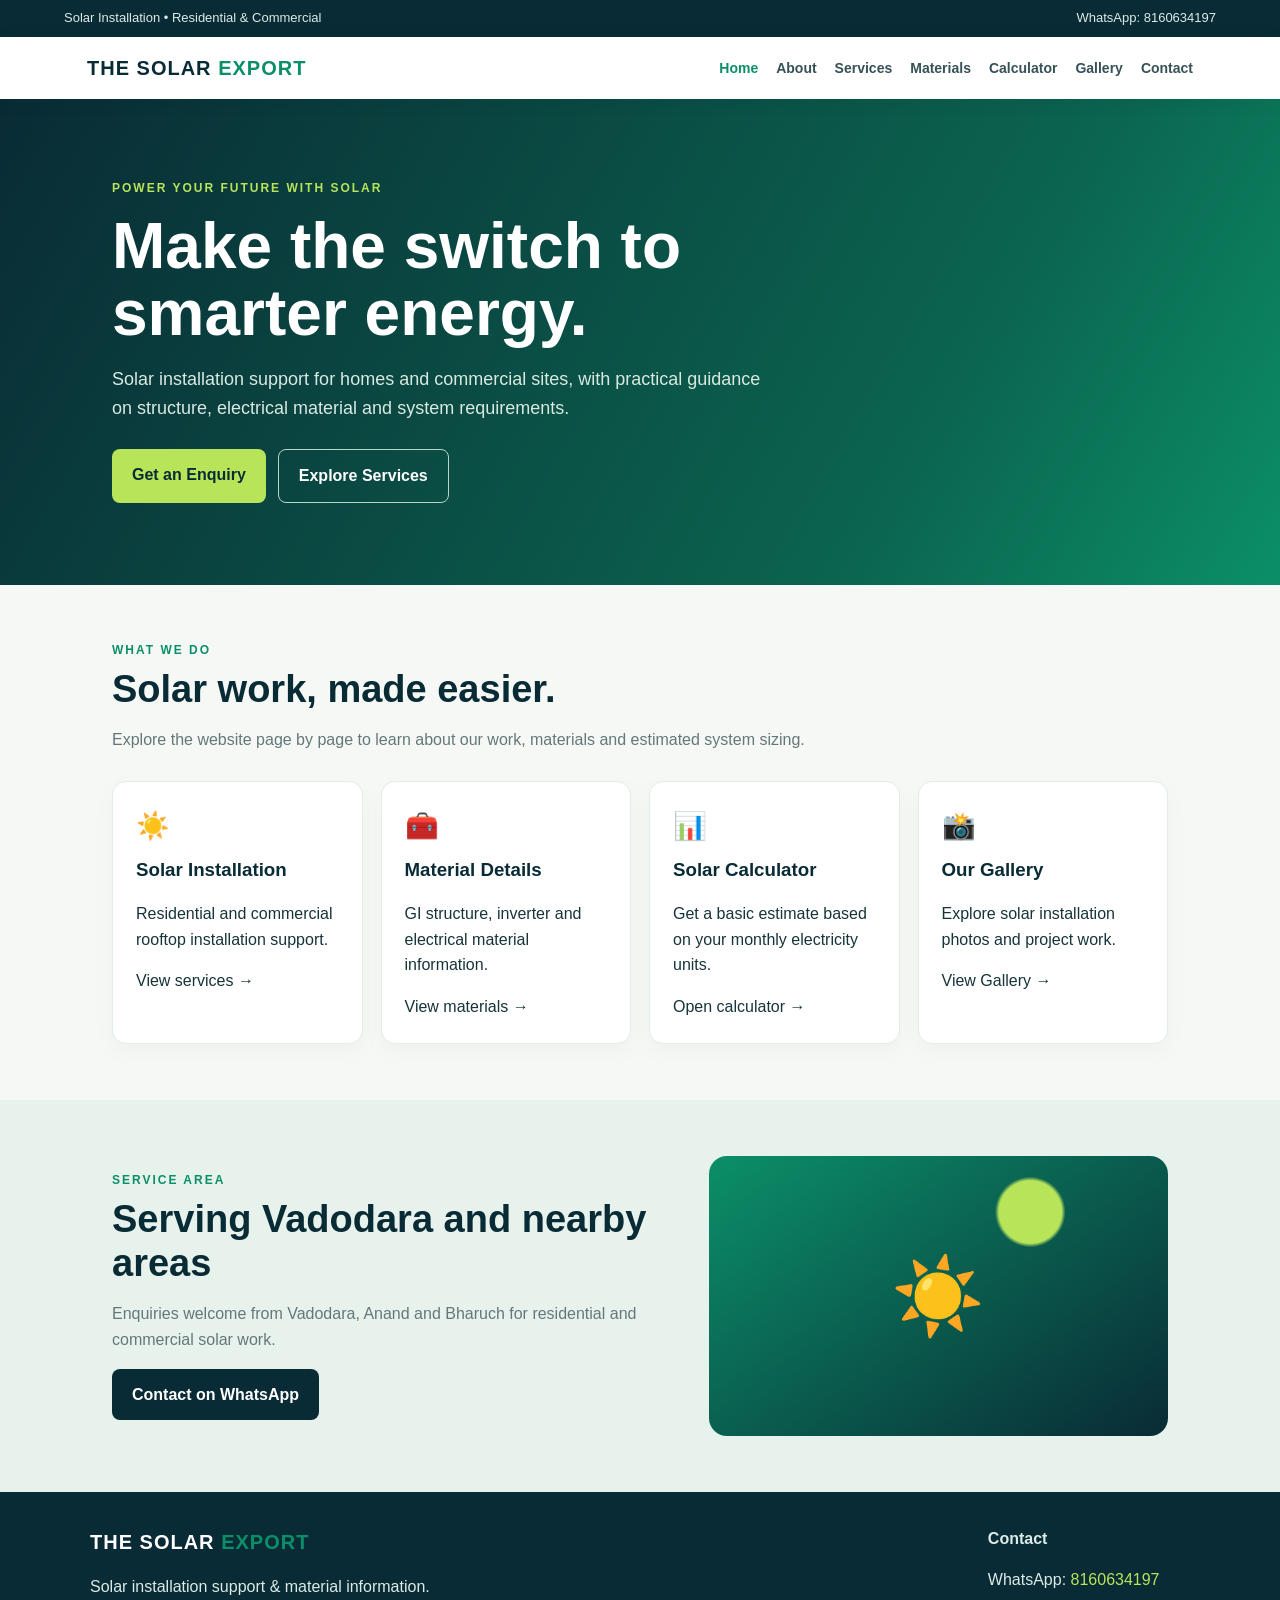
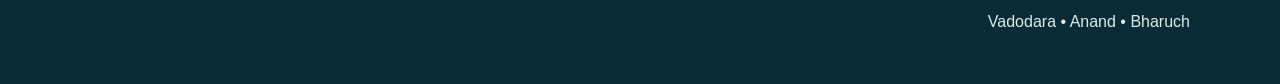
==== commit caefaa5d: "Enhance index.html with gallery and navigation updates Updated index.html to include a gallery secti" ====
--- a/index.html
+++ b/index.html
@@ -1,14 +1,114 @@
+
 <!doctype html>
-<html lang="en"><head><meta charset="utf-8"><meta name="viewport" content="width=device-width, initial-scale=1"><meta name="description" content="THE SOLAR EXPORT - Solar installation support, materials and enquiries."><title>Home | THE SOLAR EXPORT</title><link rel="stylesheet" href="style.css"></head><body>
-<div class="top"><span>Solar Installation • Residential & Commercial</span><span>WhatsApp: 8160634197</span></div>
-<header><div class="nav"><a class="logo" href="index.html">THE SOLAR <span>EXPORT</span></a><nav><a class="active" href="index.html">Home</a><a class="" href="about.html">About</a><a class="" href="services.html">Services</a><a class="" href="materials.html">Materials</a><a class="" href="calculator.html">Calculator</a><a class="" href="contact.html">Contact</a></nav></div></header>
+<html lang="en">
+<head>
+<meta charset="utf-8">
+<meta name="viewport" content="width=device-width, initial-scale=1">
+<meta name="description" content="THE SOLAR EXPORT - Solar installation support, materials and enquiries.">
+<title>Home | THE SOLAR EXPORT</title>
+<link rel="stylesheet" href="style.css">
+</head>
 
-<section class="hero"><div class="container"><div class="eyebrow">Power your future with solar</div><h1>Make the switch to smarter energy.</h1><p>Solar installation support for homes and commercial sites, with practical guidance on structure, electrical material and system requirements.</p><div class="actions"><a class="btn" href="contact.html">Get an Enquiry</a><a class="btn alt" href="services.html">Explore Services</a></div></div></section>
-<section class="container"><div class="eyebrow" style="color:#0b8f68">What we do</div><h2>Solar work, made easier.</h2><p class="lead">Explore the website page by page to learn about our work, materials and estimated system sizing.</p><div class="grid">
-<div class="card"><div class="icon">☀️</div><h3>Solar Installation</h3><p>Residential and commercial rooftop installation support.</p><a href="services.html">View services →</a></div>
-<div class="card"><div class="icon">🧰</div><h3>Material Details</h3><p>GI structure, inverter and electrical material information.</p><a href="materials.html">View materials →</a></div>
-<div class="card"><div class="icon">📊</div><h3>Solar Calculator</h3><p>Get a basic estimate based on your monthly electricity units.</p><a href="calculator.html">Open calculator →</a></div></div></section>
-<section class="band"><div class="container split"><div><div class="eyebrow" style="color:#0b8f68">Service area</div><h2>Serving Vadodara and nearby areas</h2><p class="lead">Enquiries welcome from Vadodara, Anand and Bharuch for residential and commercial solar work.</p><a class="btn dark" href="contact.html">Contact on WhatsApp</a></div><div class="visual">☀️</div></div></section>
+<body>
 
-<footer><div class="foot"><div><div class="logo" style="color:white">THE SOLAR <span>EXPORT</span></div><p>Solar installation support & material information.</p></div><div><b>Contact</b><p>WhatsApp: <a href="https://wa.me/918160634197">8160634197</a></p><p>Vadodara • Anand • Bharuch</p></div></div></footer>
-</body></html>+<div class="top">
+<span>Solar Installation • Residential & Commercial</span>
+<span>WhatsApp: 8160634197</span>
+</div>
+
+<header>
+<div class="nav">
+<a class="logo" href="index.html">THE SOLAR <span>EXPORT</span></a>
+
+<nav>
+<a class="active" href="index.html">Home</a>
+<a href="about.html">About</a>
+<a href="services.html">Services</a>
+<a href="materials.html">Materials</a>
+<a href="calculator.html">Calculator</a>
+<a href="gallery.html">Gallery</a>
+<a href="contact.html">Contact</a>
+</nav>
+</div>
+</header>
+
+<section class="hero">
+<div class="container">
+<div class="eyebrow">Power your future with solar</div>
+<h1>Make the switch to smarter energy.</h1>
+<p>Solar installation support for homes and commercial sites, with practical guidance on structure, electrical material and system requirements.</p>
+
+<div class="actions">
+<a class="btn" href="contact.html">Get an Enquiry</a>
+<a class="btn alt" href="services.html">Explore Services</a>
+</div>
+</div>
+</section>
+
+<section class="container">
+<div class="eyebrow" style="color:#0b8f68">What we do</div>
+<h2>Solar work, made easier.</h2>
+<p class="lead">Explore the website page by page to learn about our work, materials and estimated system sizing.</p>
+
+<div class="grid">
+
+<div class="card">
+<div class="icon">☀️</div>
+<h3>Solar Installation</h3>
+<p>Residential and commercial rooftop installation support.</p>
+<a href="services.html">View services →</a>
+</div>
+
+<div class="card">
+<div class="icon">🧰</div>
+<h3>Material Details</h3>
+<p>GI structure, inverter and electrical material information.</p>
+<a href="materials.html">View materials →</a>
+</div>
+
+<div class="card">
+<div class="icon">📊</div>
+<h3>Solar Calculator</h3>
+<p>Get a basic estimate based on your monthly electricity units.</p>
+<a href="calculator.html">Open calculator →</a>
+</div>
+
+<div class="card">
+<div class="icon">📸</div>
+<h3>Our Gallery</h3>
+<p>Explore solar installation photos and project work.</p>
+<a href="gallery.html">View Gallery →</a>
+</div>
+
+</div>
+</section>
+
+<section class="band">
+<div class="container split">
+<div>
+<div class="eyebrow" style="color:#0b8f68">Service area</div>
+<h2>Serving Vadodara and nearby areas</h2>
+<p class="lead">Enquiries welcome from Vadodara, Anand and Bharuch for residential and commercial solar work.</p>
+<a class="btn dark" href="contact.html">Contact on WhatsApp</a>
+</div>
+<div class="visual">☀️</div>
+</div>
+</section>
+
+<footer>
+<div class="foot">
+<div>
+<div class="logo" style="color:white">THE SOLAR <span>EXPORT</span></div>
+<p>Solar installation support & material information.</p>
+</div>
+
+<div>
+<b>Contact</b>
+<p>WhatsApp: <a href="https://wa.me/918160634197">8160634197</a></p>
+<p>Vadodara • Anand • Bharuch</p>
+</div>
+</div>
+</footer>
+
+</body>
+</html>
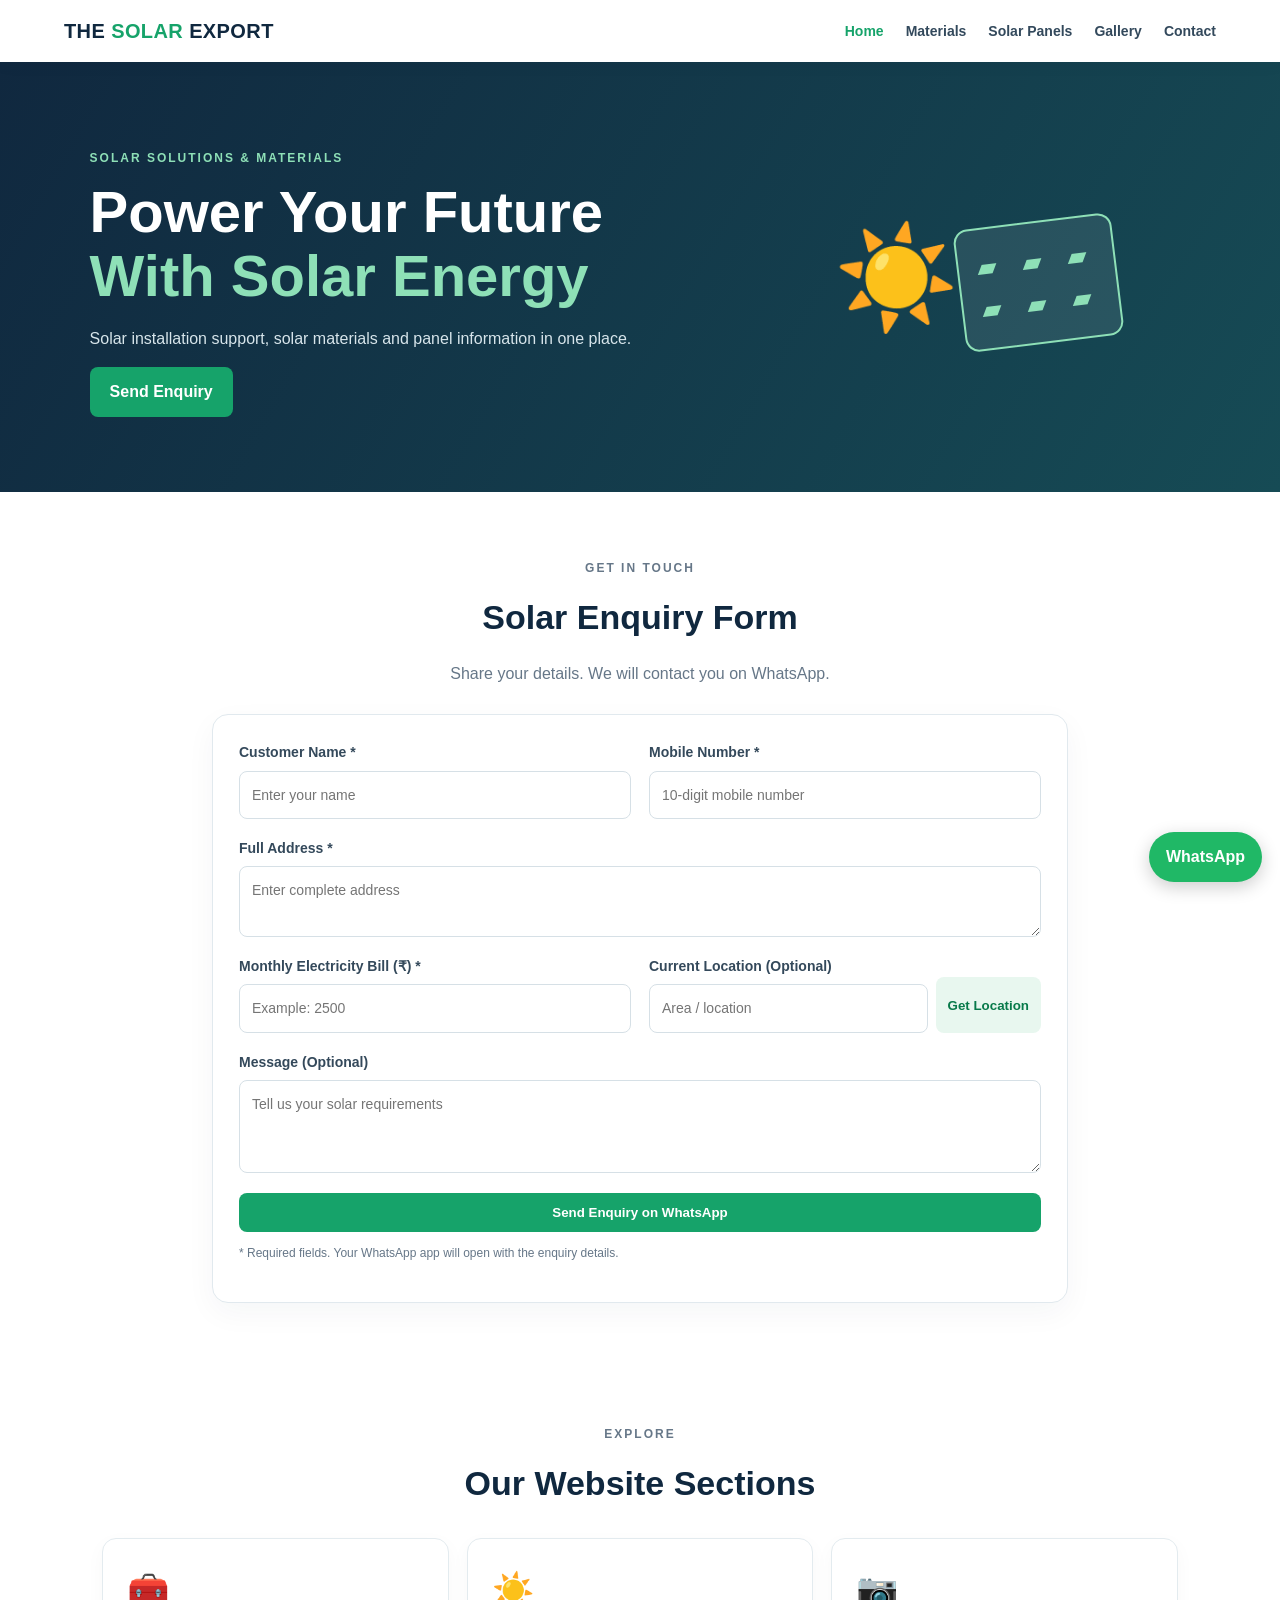
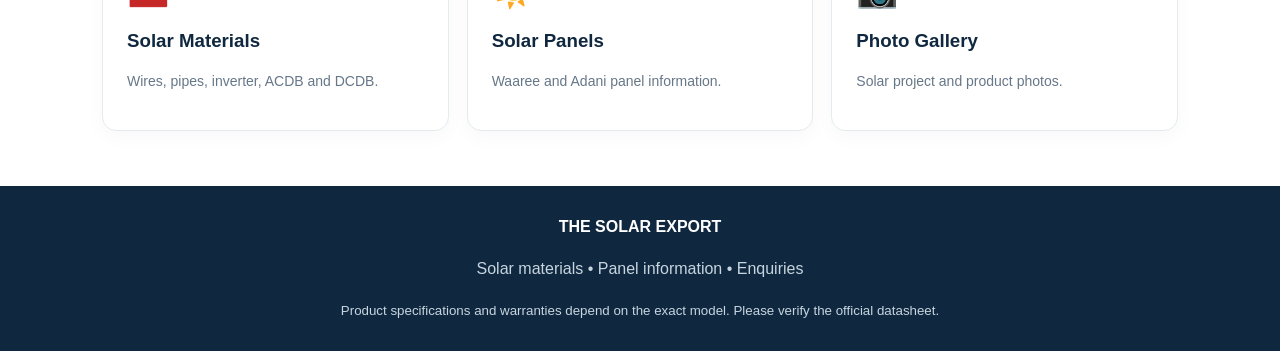
==== commit 3b079447: "Add files via upload" ====
--- a/index.html
+++ b/index.html
@@ -1,114 +1,31 @@
-
-<!doctype html>
+<!DOCTYPE html>
 <html lang="en">
 <head>
-<meta charset="utf-8">
-<meta name="viewport" content="width=device-width, initial-scale=1">
-<meta name="description" content="THE SOLAR EXPORT - Solar installation support, materials and enquiries.">
-<title>Home | THE SOLAR EXPORT</title>
-<link rel="stylesheet" href="style.css">
+  <meta charset="UTF-8"><meta name="viewport" content="width=device-width, initial-scale=1">
+  <meta name="description" content="THE SOLAR EXPORT - Solar solutions, materials and installation enquiries.">
+  <title>THE SOLAR EXPORT | Home</title><link rel="stylesheet" href="style.css">
 </head>
-
 <body>
-
-<div class="top">
-<span>Solar Installation • Residential & Commercial</span>
-<span>WhatsApp: 8160634197</span>
-</div>
-
-<header>
-<div class="nav">
-<a class="logo" href="index.html">THE SOLAR <span>EXPORT</span></a>
-
-<nav>
-<a class="active" href="index.html">Home</a>
-<a href="about.html">About</a>
-<a href="services.html">Services</a>
-<a href="materials.html">Materials</a>
-<a href="calculator.html">Calculator</a>
-<a href="gallery.html">Gallery</a>
-<a href="contact.html">Contact</a>
-</nav>
-</div>
-</header>
-
-<section class="hero">
-<div class="container">
-<div class="eyebrow">Power your future with solar</div>
-<h1>Make the switch to smarter energy.</h1>
-<p>Solar installation support for homes and commercial sites, with practical guidance on structure, electrical material and system requirements.</p>
-
-<div class="actions">
-<a class="btn" href="contact.html">Get an Enquiry</a>
-<a class="btn alt" href="services.html">Explore Services</a>
-</div>
-</div>
-</section>
-
-<section class="container">
-<div class="eyebrow" style="color:#0b8f68">What we do</div>
-<h2>Solar work, made easier.</h2>
-<p class="lead">Explore the website page by page to learn about our work, materials and estimated system sizing.</p>
-
-<div class="grid">
-
-<div class="card">
-<div class="icon">☀️</div>
-<h3>Solar Installation</h3>
-<p>Residential and commercial rooftop installation support.</p>
-<a href="services.html">View services →</a>
-</div>
-
-<div class="card">
-<div class="icon">🧰</div>
-<h3>Material Details</h3>
-<p>GI structure, inverter and electrical material information.</p>
-<a href="materials.html">View materials →</a>
-</div>
-
-<div class="card">
-<div class="icon">📊</div>
-<h3>Solar Calculator</h3>
-<p>Get a basic estimate based on your monthly electricity units.</p>
-<a href="calculator.html">Open calculator →</a>
-</div>
-
-<div class="card">
-<div class="icon">📸</div>
-<h3>Our Gallery</h3>
-<p>Explore solar installation photos and project work.</p>
-<a href="gallery.html">View Gallery →</a>
-</div>
-
-</div>
-</section>
-
-<section class="band">
-<div class="container split">
-<div>
-<div class="eyebrow" style="color:#0b8f68">Service area</div>
-<h2>Serving Vadodara and nearby areas</h2>
-<p class="lead">Enquiries welcome from Vadodara, Anand and Bharuch for residential and commercial solar work.</p>
-<a class="btn dark" href="contact.html">Contact on WhatsApp</a>
-</div>
-<div class="visual">☀️</div>
-</div>
-</section>
-
-<footer>
-<div class="foot">
-<div>
-<div class="logo" style="color:white">THE SOLAR <span>EXPORT</span></div>
-<p>Solar installation support & material information.</p>
-</div>
-
-<div>
-<b>Contact</b>
-<p>WhatsApp: <a href="https://wa.me/918160634197">8160634197</a></p>
-<p>Vadodara • Anand • Bharuch</p>
-</div>
-</div>
-</footer>
-
-</body>
-</html>
+<header class="site-header"><a class="brand" href="index.html">THE <span>SOLAR</span> EXPORT</a>
+<button class="menu-toggle" aria-label="Open menu" onclick="toggleMenu()">☰</button>
+<nav id="mainNav"><a class="active" href="index.html">Home</a><a href="materials.html">Materials</a><a href="panels.html">Solar Panels</a><a href="gallery.html">Gallery</a><a href="contact.html">Contact</a></nav></header>
+<main>
+<section class="hero"><div><p class="eyebrow">SOLAR SOLUTIONS & MATERIALS</p><h1>Power Your Future<br><span>With Solar Energy</span></h1><p>Solar installation support, solar materials and panel information in one place.</p><a class="btn" href="#enquiry">Send Enquiry</a></div><div class="hero-art">☀️<div class="solar-roof">▰ ▰ ▰<br>▰ ▰ ▰</div></div></section>
+<section class="section enquiry-section" id="enquiry"><div class="section-heading"><p class="eyebrow">GET IN TOUCH</p><h2>Solar Enquiry Form</h2><p>Share your details. We will contact you on WhatsApp.</p></div>
+<form id="enquiryForm" class="form-card">
+<div class="form-grid">
+<label>Customer Name *<input name="name" required placeholder="Enter your name"></label>
+<label>Mobile Number *<input name="phone" required inputmode="numeric" pattern="[0-9]{10}" maxlength="10" placeholder="10-digit mobile number"></label>
+<label class="full">Full Address *<textarea name="address" required rows="2" placeholder="Enter complete address"></textarea></label>
+<label>Monthly Electricity Bill (₹) *<input name="bill" type="number" min="0" required placeholder="Example: 2500"></label>
+<label>Current Location (Optional)<div class="location-row"><input name="location" id="locationField" placeholder="Area / location"><button type="button" class="btn btn-light" onclick="getLocation()">Get Location</button></div></label>
+<label class="full">Message (Optional)<textarea name="message" rows="3" placeholder="Tell us your solar requirements"></textarea></label>
+</div><button class="btn submit-btn" type="submit">Send Enquiry on WhatsApp</button><p class="form-note">* Required fields. Your WhatsApp app will open with the enquiry details.</p>
+</form></section>
+<section class="section"><div class="section-heading"><p class="eyebrow">EXPLORE</p><h2>Our Website Sections</h2></div><div class="tile-grid">
+<a class="tile" href="materials.html"><span>🧰</span><h3>Solar Materials</h3><p>Wires, pipes, inverter, ACDB and DCDB.</p></a>
+<a class="tile" href="panels.html"><span>☀️</span><h3>Solar Panels</h3><p>Waaree and Adani panel information.</p></a>
+<a class="tile" href="gallery.html"><span>📷</span><h3>Photo Gallery</h3><p>Solar project and product photos.</p></a>
+</div></section>
+</main><footer><strong>THE SOLAR EXPORT</strong><p>Solar materials • Panel information • Enquiries</p><small>Product specifications and warranties depend on the exact model. Please verify the official datasheet.</small></footer>
+<a class="whatsapp-float" href="https://wa.me/918160634197" target="_blank" rel="noopener">WhatsApp</a><script src="script.js"></script></body></html>
--- a/style.css
+++ b/style.css
@@ -1,13 +1 @@
-
-:root{--navy:#092b35;--green:#0b8f68;--lime:#b8e45a;--cream:#f5f8f4;--ink:#17343a;--muted:#64777a;--white:#fff}
-*{box-sizing:border-box}body{margin:0;font-family:Arial,Helvetica,sans-serif;background:var(--cream);color:var(--ink);line-height:1.6}
-a{color:inherit;text-decoration:none}.top{background:var(--navy);color:#dcebe7;padding:8px 5%;font-size:13px;display:flex;justify-content:space-between;gap:12px;flex-wrap:wrap}
-header{background:#fff;position:sticky;top:0;z-index:10;box-shadow:0 3px 18px #092b3510}.nav{max-width:1150px;margin:auto;padding:15px 22px;display:flex;align-items:center;justify-content:space-between;gap:20px;flex-wrap:wrap}
-.logo{font-weight:900;letter-spacing:1px;color:var(--navy);font-size:20px}.logo span{color:var(--green)}nav{display:flex;gap:18px;flex-wrap:wrap}nav a{font-size:14px;font-weight:700;color:#365157}nav a:hover,nav a.active{color:var(--green)}
-.container{max-width:1100px;margin:auto;padding:56px 22px}.hero{background:linear-gradient(120deg,#092b35 0%,#0b654f 72%,#0b8f68 100%);color:white;overflow:hidden}.hero .container{padding-top:80px;padding-bottom:82px}.eyebrow{color:var(--lime);font-weight:800;letter-spacing:2px;text-transform:uppercase;font-size:12px}.hero h1{font-size:clamp(38px,6vw,64px);line-height:1.05;max-width:750px;margin:15px 0}.hero p{color:#d8e9e2;max-width:650px;font-size:18px}.actions{display:flex;gap:12px;flex-wrap:wrap;margin-top:26px}
-.btn{display:inline-block;background:var(--lime);color:var(--navy);font-weight:800;padding:13px 20px;border-radius:8px}.btn.alt{background:transparent;border:1px solid #b9d4ca;color:white}.btn.dark{background:var(--navy);color:white}
-h2{font-size:clamp(27px,4vw,38px);line-height:1.15;margin:8px 0 14px;color:var(--navy)}.lead{color:var(--muted);max-width:720px}.grid{display:grid;grid-template-columns:repeat(auto-fit,minmax(220px,1fr));gap:18px;margin-top:28px}.card{background:white;border:1px solid #e4ece7;border-radius:14px;padding:23px;box-shadow:0 8px 24px #092b3508}.card h3{margin:7px 0;color:var(--navy)}.icon{font-size:27px}.band{background:#e8f2ec}.split{display:grid;grid-template-columns:1.1fr .9fr;gap:35px;align-items:center}.visual{min-height:280px;border-radius:18px;background:radial-gradient(circle at 70% 20%,#b8e45a 0 8%,transparent 9%),linear-gradient(145deg,#0b8f68,#092b35);display:flex;align-items:center;justify-content:center;color:white;font-size:75px}
-ul.clean{padding-left:20px;color:var(--muted)}.pagehead{background:#e8f2ec;border-bottom:1px solid #d9e7df}.pagehead .container{padding-top:44px;padding-bottom:44px}.pagehead h1{font-size:clamp(34px,5vw,48px);color:var(--navy);margin:8px 0}.tag{display:inline-block;background:#e7f5eb;color:#08704f;padding:5px 10px;border-radius:99px;font-size:12px;font-weight:800}
-label{display:block;font-size:13px;font-weight:700;margin:12px 0 5px}input,select,textarea{width:100%;padding:12px;border:1px solid #cfddd5;border-radius:8px;font:inherit;background:white}textarea{min-height:100px}.form{max-width:650px}.result{font-weight:800;color:var(--green);font-size:20px;margin-top:14px}
-footer{background:var(--navy);color:#dcebe7;padding:34px 22px}.foot{max-width:1100px;margin:auto;display:flex;justify-content:space-between;gap:20px;flex-wrap:wrap}.foot a{color:var(--lime)}
-@media(max-width:650px){.split{grid-template-columns:1fr}.nav{justify-content:center}nav{justify-content:center;gap:12px}.hero .container{padding-top:55px;padding-bottom:58px}.container{padding-top:40px;padding-bottom:40px}}
+*{box-sizing:border-box} :root{--navy:#10283f;--green:#16a36a;--gold:#f3b642;--muted:#667788;--bg:#f5f8fa}body{margin:0;font-family:Arial,Helvetica,sans-serif;color:#1c2b39;background:#fff;line-height:1.6}.site-header{display:flex;align-items:center;justify-content:space-between;padding:15px max(5%,calc((100% - 1160px)/2));background:#fff;box-shadow:0 2px 14px #10283f12;position:sticky;top:0;z-index:10}.brand{font-weight:900;color:var(--navy);font-size:20px;text-decoration:none;letter-spacing:.4px}.brand span{color:var(--green)}nav{display:flex;gap:22px}nav a{color:#33495c;text-decoration:none;font-weight:700;font-size:14px}nav a:hover,nav a.active{color:var(--green)}.menu-toggle{display:none;border:0;background:none;font-size:25px}.hero{background:linear-gradient(120deg,#10283f,#164b55);color:white;padding:75px max(7%,calc((100% - 1120px)/2));display:grid;grid-template-columns:1.2fr .8fr;align-items:center;gap:30px;min-height:390px}.eyebrow{color:var(--green);font-weight:800;letter-spacing:2px;font-size:12px}.hero .eyebrow{color:#8ee0b7}.hero h1{font-size:clamp(36px,5vw,58px);line-height:1.1;margin:10px 0 18px}.hero h1 span{color:#8ee0b7}.hero p{max-width:550px;color:#d7e5eb}.btn{display:inline-block;background:var(--green);color:white;border:0;border-radius:8px;padding:12px 20px;text-decoration:none;font-weight:800;cursor:pointer}.btn:hover{filter:brightness(.94)}.hero-art{font-size:100px;text-align:center}.solar-roof{font-size:26px;letter-spacing:9px;color:#8ee0b7;background:#ffffff16;border:2px solid #8ee0b7;border-radius:14px;padding:18px;transform:rotate(-7deg);display:inline-block}.section{max-width:1120px;margin:auto;padding:55px 22px}.section-heading{text-align:center;margin-bottom:28px}.section-heading h2,.page-hero h1{font-size:34px;margin:4px 0;color:var(--navy)}.section-heading p{color:var(--muted)}.enquiry-section{max-width:900px}.form-card,.upload-panel,.contact-card{background:#fff;border:1px solid #e1e9ee;box-shadow:0 10px 30px #10283f0b;border-radius:16px;padding:26px}.form-grid{display:grid;grid-template-columns:1fr 1fr;gap:18px}.form-grid label{font-weight:700;font-size:14px;color:#34495b}.form-grid input,.form-grid textarea{display:block;width:100%;margin-top:7px;padding:12px;border:1px solid #d6e0e6;border-radius:8px;font:inherit;font-weight:400}.form-grid input:focus,.form-grid textarea:focus{outline:2px solid #b5ead1;border-color:var(--green)}.full{grid-column:1/-1}.location-row{display:flex;gap:8px}.location-row input{min-width:0}.btn-light{background:#e8f7ef;color:#087a4a;white-space:nowrap;padding:9px 12px}.submit-btn{margin-top:20px;width:100%}.form-note{font-size:12px;color:var(--muted)}.tile-grid,.product-grid{display:grid;grid-template-columns:repeat(3,1fr);gap:18px}.tile,.product-card{padding:24px;border:1px solid #e3ebef;border-radius:14px;background:#fff;text-decoration:none;color:inherit;box-shadow:0 6px 20px #10283f08}.tile:hover,.product-card:hover{transform:translateY(-3px);box-shadow:0 12px 25px #10283f12}.tile span,.product-icon{font-size:34px}.tile h3,.product-card h2,.product-card h3{color:var(--navy);margin:8px 0}.tile p,.product-card p{color:var(--muted);font-size:14px}.page-hero{text-align:center;background:var(--bg);padding:55px 20px}.page-hero p{color:var(--muted);margin:5px auto;max-width:650px}.product-grid{grid-template-columns:repeat(3,1fr)}.product-card{display:flex;flex-direction:column;align-items:flex-start}.text-link{margin-top:auto;padding:10px 0 0;border:0;background:none;color:var(--green);font-weight:800;cursor:pointer;font-size:14px}.brand-heading{color:var(--navy);margin:15px 0 22px}.brand-heading:not(:first-child){margin-top:42px}.notice{margin-top:28px;padding:16px;border-left:4px solid var(--gold);background:#fff8e8;color:#6b5527;border-radius:5px;font-size:13px}.upload-panel{margin-bottom:30px}.upload-panel input{margin:12px 0}.gallery-grid{display:grid;grid-template-columns:repeat(3,1fr);gap:14px}.gallery-grid img{width:100%;height:220px;object-fit:cover;border-radius:12px;border:1px solid #e1e9ee}.empty-gallery{padding:35px;text-align:center;color:var(--muted);background:var(--bg);border-radius:12px;grid-column:1/-1}.contact-card{text-align:center;max-width:550px;margin:auto}.contact-icon{font-size:48px}.phone-number{font-weight:900;color:var(--navy);font-size:20px}footer{background:var(--navy);color:white;text-align:center;padding:28px 20px}footer p,footer small{color:#c6d5df}.whatsapp-float{position:fixed;right:18px;bottom:18px;background:#20b866;color:#fff;padding:12px 17px;border-radius:30px;text-decoration:none;font-weight:800;box-shadow:0 5px 18px #0003;z-index:9}@media(max-width:760px){.site-header{padding:12px 18px}.menu-toggle{display:block}nav{display:none;position:absolute;top:62px;left:0;right:0;background:white;padding:15px 22px;box-shadow:0 8px 12px #0001;flex-direction:column;gap:13px}nav.open{display:flex}.hero{grid-template-columns:1fr;padding:48px 24px;text-align:center}.hero-art{font-size:65px}.section{padding:40px 17px}.form-card{padding:18px}.form-grid{grid-template-columns:1fr}.full{grid-column:auto}.tile-grid,.product-grid{grid-template-columns:1fr 1fr}.gallery-grid{grid-template-columns:1fr 1fr}.gallery-grid img{height:160px}.section-heading h2,.page-hero h1{font-size:28px}}@media(max-width:420px){.tile-grid,.product-grid,.gallery-grid{grid-template-columns:1fr}.location-row{flex-direction:column}.location-row .btn{width:100%}}
